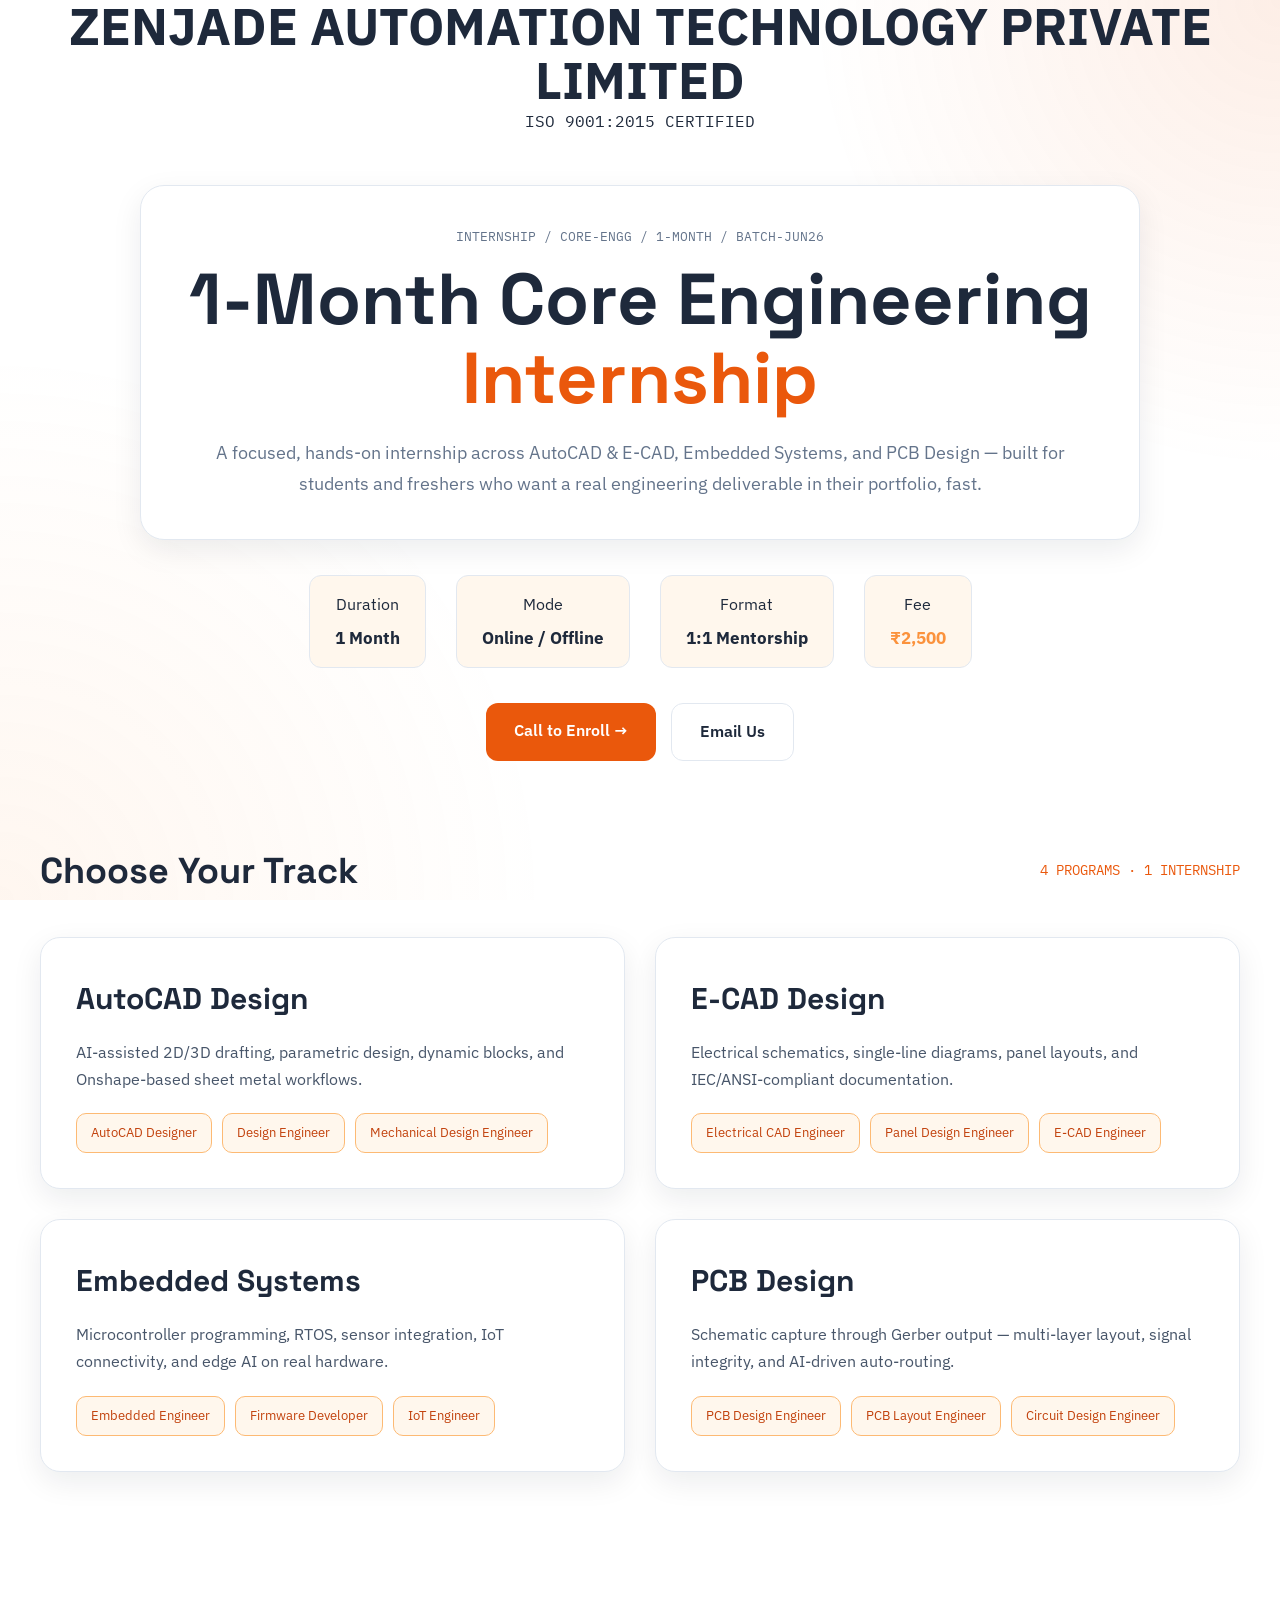
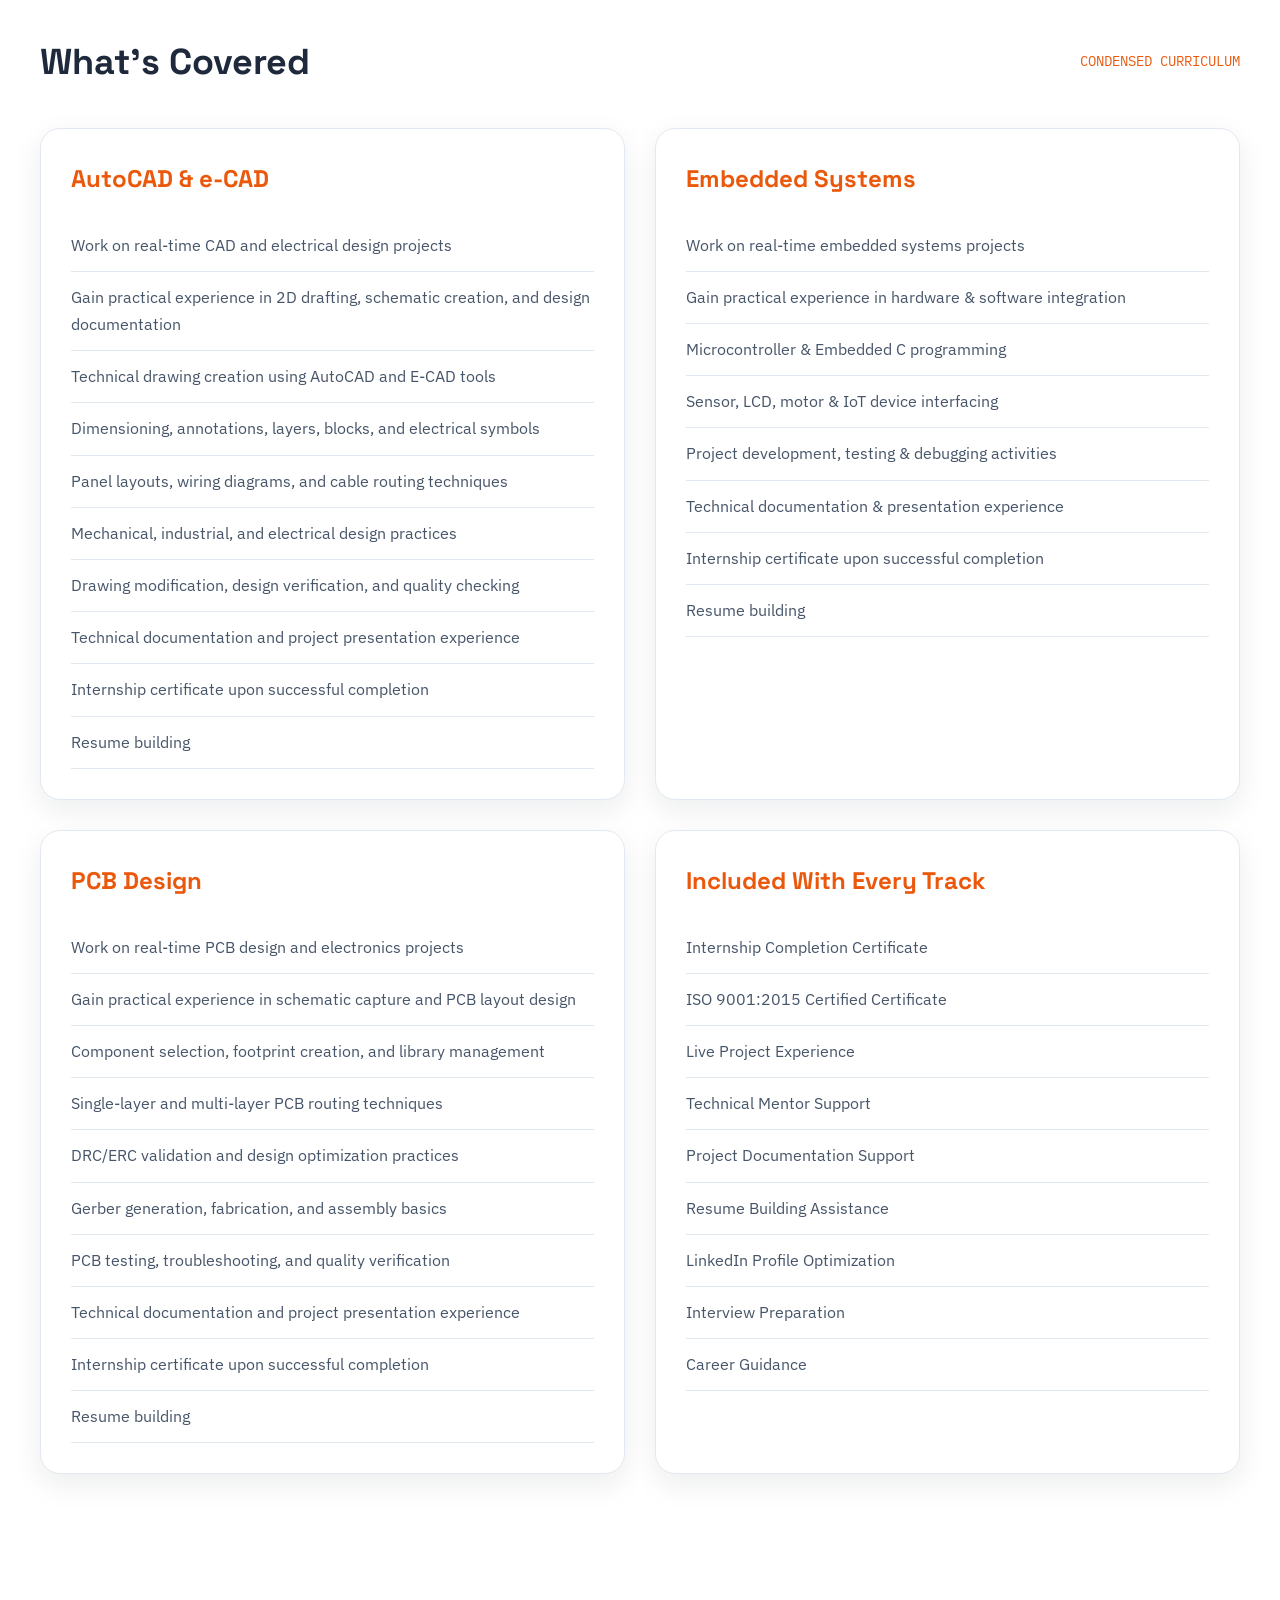
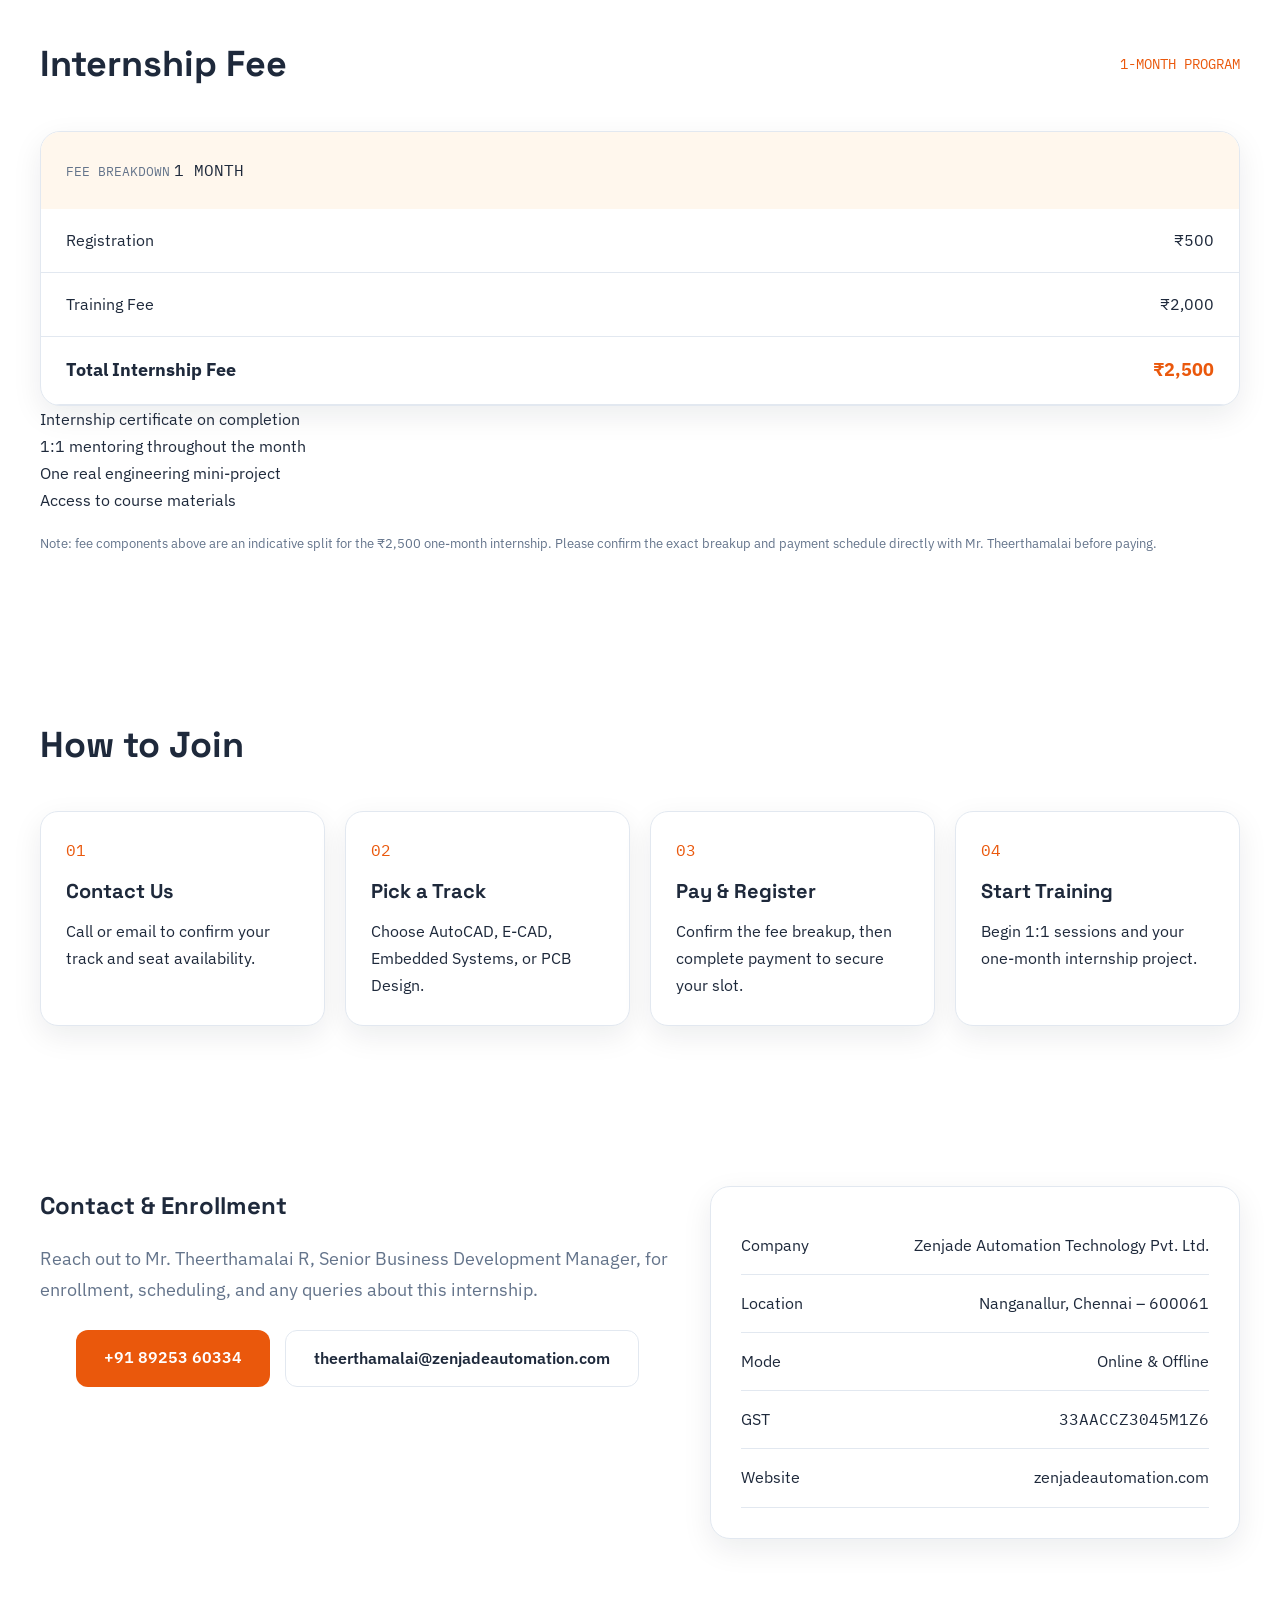
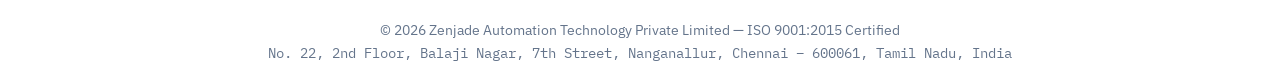
==== index.html @ bceb2080 "Rename internship.html to index.html" ====
<!DOCTYPE html>
<html lang="en">
<head>
<meta charset="UTF-8">
<meta name="viewport" content="width=device-width, initial-scale=1.0">
<title>Zenjade Automation — 1-Month Core Engineering Internship</title>
<link rel="preconnect" href="https://fonts.googleapis.com">
<link href="https://fonts.googleapis.com/css2?family=Space+Grotesk:wght@500;600;700&family=IBM+Plex+Sans:wght@400;500;600&family=IBM+Plex+Mono:wght@400;500;600&display=swap" rel="stylesheet">
<link rel="stylesheet" href="style.css">
</head>
<body>

<div class="board-bg" aria-hidden="true"></div>

<header class="wrap">
  <div class="company-name">ZENJADE AUTOMATION TECHNOLOGY PRIVATE LIMITED</div>
  <div class="company-sub mono">ISO 9001:2015 CERTIFIED</div>

  <div class="partlabel">
    <div class="pn mono">INTERNSHIP / CORE-ENGG / 1-MONTH / BATCH-JUN26</div>
    <h1>1-Month Core Engineering <span>Internship</span></h1>
    <p class="sub">A focused, hands-on internship across AutoCAD &amp; E-CAD, Embedded Systems, and PCB Design — built for students and freshers who want a real engineering deliverable in their portfolio, fast.</p>
  </div>
  <div class="hero-meta">
    <div>Duration<b>1 Month</b></div>
    <div>Mode<b>Online / Offline</b></div>
    <div>Format<b>1:1 Mentorship</b></div>
    <div>Fee<b style="color:var(--accent-soft)">₹2,500</b></div>
  </div>
  <div class="hero-cta">
    <a class="btn btn-primary" href="tel:+918925360334">Call to Enroll →</a>
    <a class="btn btn-ghost" href="mailto:theerthamalai@zenjadeautomation.com">Email Us</a>
  </div>
</header>

<section class="board">
  <div class="wrap">
    <div class="label-row">
      <h2>Choose Your Track</h2>
      <span class="tag mono">4 PROGRAMS · 1 INTERNSHIP</span>
    </div>
    <div class="grid4">
      <div class="card">
        <h3>AutoCAD Design</h3>
        <p>AI-assisted 2D/3D drafting, parametric design, dynamic blocks, and Onshape-based sheet metal workflows.</p>
        <div class="roles">
          <span>AutoCAD Designer</span><span>Design Engineer</span><span>Mechanical Design Engineer</span>
        </div>
      </div>
      <div class="card">
        <h3>E-CAD Design</h3>
        <p>Electrical schematics, single-line diagrams, panel layouts, and IEC/ANSI-compliant documentation.</p>
        <div class="roles">
          <span>Electrical CAD Engineer</span><span>Panel Design Engineer</span><span>E-CAD Engineer</span>
        </div>
      </div>
      <div class="card">
        <h3>Embedded Systems</h3>
        <p>Microcontroller programming, RTOS, sensor integration, IoT connectivity, and edge AI on real hardware.</p>
        <div class="roles">
          <span>Embedded Engineer</span><span>Firmware Developer</span><span>IoT Engineer</span>
        </div>
      </div>
      <div class="card">
        <h3>PCB Design</h3>
        <p>Schematic capture through Gerber output — multi-layer layout, signal integrity, and AI-driven auto-routing.</p>
        <div class="roles">
          <span>PCB Design Engineer</span><span>PCB Layout Engineer</span><span>Circuit Design Engineer</span>
        </div>
      </div>
    </div>
  </div>
</section>

<section>
  <div class="wrap">
    <div class="label-row">
      <h2>What's Covered</h2>
      <span class="tag mono">CONDENSED CURRICULUM</span>
    </div>
    <div class="curric-grid">
      <div class="curric-block">
        <h3>AutoCAD &amp; e-CAD </h3>
        <ul>
          <li>Work on real-time CAD and electrical design projects</li>
          <li>Gain practical experience in 2D drafting, schematic creation, and design documentation</li>
          <li>Technical drawing creation using AutoCAD and E-CAD tools</li>
          <li>Dimensioning, annotations, layers, blocks, and electrical symbols</li>
          <li>Panel layouts, wiring diagrams, and cable routing techniques</li>
          <li>Mechanical, industrial, and electrical design practices</li>
          <li>Drawing modification, design verification, and quality checking</li>
          <li>Technical documentation and project presentation experience</li>
          <li>Internship certificate upon successful completion</li>
          <li>Resume building</li>
      </ul>
      </div>
      <div class="curric-block">
        <h3>Embedded Systems</h3>
        <ul>
          <li>Work on real-time embedded systems projects</li>
          <li>Gain practical experience in hardware &amp; software integration</li>
          <li>Microcontroller &amp; Embedded C programming</li>
          <li>Sensor, LCD, motor &amp; IoT device interfacing</li>
          <li>Project development, testing &amp; debugging activities</li>
          <li>Technical documentation &amp; presentation experience</li>
          <li>Internship certificate upon successful completion</li>
          <li>Resume building</li>
        </ul>
      </div>
      <div class="curric-block">
        <h3>PCB Design</h3>
        <ul>
          <li>Work on real-time PCB design and electronics projects</li>
          <li>Gain practical experience in schematic capture and PCB layout design</li>
          <li>Component selection, footprint creation, and library management</li>
          <li>Single-layer and multi-layer PCB routing techniques</li>
          <li>DRC/ERC validation and design optimization practices</li>
          <li>Gerber generation, fabrication, and assembly basics</li>
          <li>PCB testing, troubleshooting, and quality verification</li>
          <li>Technical documentation and project presentation experience</li>
          <li>Internship certificate upon successful completion</li>
          <li>Resume building</li>
        </ul>
      </div>
      <div class="curric-block">
        <h3>Included With Every Track</h3>
        <ul>
          <li>Internship Completion Certificate</li>
          <li>ISO 9001:2015 Certified Certificate</li>
          <li>Live Project Experience</li>
          <li>Technical Mentor Support</li>
          <li>Project Documentation Support</li>
          <li>Resume Building Assistance</li>
          <li>LinkedIn Profile Optimization</li>
          <li>Interview Preparation</li>
          <li>Career Guidance</li>
        </ul>
      </div>
    </div>
  </div>
</section>

<section>
  <div class="wrap">
    <div class="label-row">
      <h2>Internship Fee</h2>
      <span class="tag mono">1-MONTH PROGRAM</span>
    </div>
    <div class="sheet">
      <div class="sheet-head">
        <span class="mono" style="font-size:13px; color:var(--muted);">FEE BREAKDOWN</span>
        <span class="badge mono">1 MONTH</span>
      </div>
      <div class="row"><span class="k">Registration</span><span class="v">₹500</span></div>
      <div class="row"><span class="k">Training Fee</span><span class="v">₹2,000</span></div>
      <div class="row total"><span class="k">Total Internship Fee</span><span class="v">₹2,500</span></div>
    </div>
    <div class="includes">
      <div>Internship certificate on completion</div>
      <div>1:1 mentoring throughout the month</div>
      <div>One real engineering mini-project</div>
      <div>Access to course materials</div>
    </div>
    <p class="sub" style="margin-top:18px; font-size:13px;">Note: fee components above are an indicative split for the ₹2,500 one-month internship. Please confirm the exact breakup and payment schedule directly with Mr. Theerthamalai before paying.</p>
  </div>
</section>

<section>
  <div class="wrap">
    <div class="label-row">
      <h2>How to Join</h2>
    </div>
    <div class="steps">
      <div class="step">
        <div class="n mono">01</div>
        <h4>Contact Us</h4>
        <p>Call or email to confirm your track and seat availability.</p>
      </div>
      <div class="step">
        <div class="n mono">02</div>
        <h4>Pick a Track</h4>
        <p>Choose AutoCAD, E-CAD, Embedded Systems, or PCB Design.</p>
      </div>
      <div class="step">
        <div class="n mono">03</div>
        <h4>Pay &amp; Register</h4>
        <p>Confirm the fee breakup, then complete payment to secure your slot.</p>
      </div>
      <div class="step">
        <div class="n mono">04</div>
        <h4>Start Training</h4>
        <p>Begin 1:1 sessions and your one-month internship project.</p>
      </div>
    </div>
  </div>
</section>

<section>
  <div class="wrap contact-grid">
    <div>
      <h2 style="font-size:24px; margin-bottom:18px;">Contact &amp; Enrollment</h2>
      <p class="sub" style="margin-top:0;">Reach out to Mr. Theerthamalai R, Senior Business Development Manager, for enrollment, scheduling, and any queries about this internship.</p>
      <div class="hero-cta" style="margin-top:24px;">
        <a class="btn btn-primary" href="tel:+918925360334">+91 89253 60334</a>
        <a class="btn btn-ghost" href="mailto:theerthamalai@zenjadeautomation.com">theerthamalai@zenjadeautomation.com</a>
      </div>
    </div>
    <div class="contact-card">
      <div class="row2"><span class="k">Company</span><span>Zenjade Automation Technology Pvt. Ltd.</span></div>
      <div class="row2"><span class="k">Location</span><span>Nanganallur, Chennai – 600061</span></div>
      <div class="row2"><span class="k">Mode</span><span>Online &amp; Offline</span></div>
      <div class="row2"><span class="k">GST</span><span class="mono">33AACCZ3045M1Z6</span></div>
      <div class="row2"><span class="k">Website</span><span><a href="https://zenjadeautomation.com" target="_blank" rel="noopener">zenjadeautomation.com</a></span></div>
    </div>
  </div>
</section>

<footer class="wrap">
  © 2026 Zenjade Automation Technology Private Limited — ISO 9001:2015 Certified
  <div class="gst mono">No. 22, 2nd Floor, Balaji Nagar, 7th Street, Nanganallur, Chennai – 600061, Tamil Nadu, India</div>
</footer>

</body>
</html>
---- style.css ----
:root{
    --bg:#FFFFFF;
    --bg-secondary:#F8FAFC;
    --panel:#FFFFFF;
    --panel-hover:#FFF7ED;
    --paper:#1E293B;
    --accent:#EA580C;
    --accent-soft:#FB923C;
    --success:#10B981;
    --muted:#64748B;
    --line:#E2E8F0;
    --radius:18px;
    --shadow:0 10px 30px rgba(15,23,42,.08);
}

*{
    margin:0;
    padding:0;
    box-sizing:border-box;
}

html{
    scroll-behavior:smooth;
}

body{
    background:#FFFFFF;
    color:var(--paper);
    font-family:'IBM Plex Sans',sans-serif;
    line-height:1.7;
    -webkit-font-smoothing:antialiased;
}

.wrap{
    max-width:1400px;
    margin:auto;
    padding:0 40px;
}

.mono{
    font-family:'IBM Plex Mono',monospace;
}

h1,h2,h3,h4{
    font-family:'Space Grotesk',sans-serif;
    font-weight:700;
}

a{
    text-decoration:none;
    color:inherit;
}

.board-bg{
    position:fixed;
    inset:0;
    z-index:-1;
    background:
        radial-gradient(circle at top right,
        rgba(234,88,12,.10),
        transparent 30%),
        radial-gradient(circle at bottom left,
        rgba(251,146,60,.08),
        transparent 35%);
}

header{
    padding:80px 0 60px;
    text-align:center;
}
.company-name{
    font-size:clamp(32px,4vw,52px);
    font-weight:800;
    line-height:1.05;
    color:var(--paper);
    max-width:1200px;
    margin:auto;
}
}

.company-sub{
    display:block;
    margin-top:15px;
    color:var(--accent);
    font-size:15px;
    letter-spacing:4px;
}

.partlabel{
    margin:50px auto 0;
    max-width:1000px;
    background:#FFFFFF;
    border:1px solid var(--line);
    border-radius:24px;
    padding:40px;
    backdrop-filter:blur(10px);
    box-shadow:var(--shadow);
}

.partlabel .pn{
    font-size:13px;
    color:var(--muted);
    margin-bottom:12px;
}

h1{
    font-size:clamp(42px,6vw,72px);
    line-height:1.1;
}

h1 span{
    color:var(--accent);
}

.sub{
    font-size:18px;
    color:var(--muted);
    margin-top:20px;
}

.hero-meta{
    display:flex;
    justify-content:center;
    gap:30px;
    flex-wrap:wrap;
    margin-top:35px;
}

.hero-meta div{
    background:#FFF7ED;
    padding:15px 25px;
    border-radius:12px;
    border:1px solid var(--line);
}

.hero-meta b{
    display:block;
    margin-top:5px;
    color:var(--paper);
    font-size:17px;
}

.hero-cta{
    display:flex;
    justify-content:center;
    gap:15px;
    flex-wrap:wrap;
    margin-top:35px;
}

.btn{
    padding:14px 28px;
    border-radius:12px;
    font-weight:600;
    transition:.3s ease;
}

.btn-primary{
    background:var(--accent);
    color:white;
}

.btn-primary:hover{
    transform:translateY(-3px);
    background:#C2410C;
}

.btn-ghost{
    border:1px solid var(--line);
    color:var(--paper);
}

.btn-ghost:hover{
    background:#FFF7ED;
}

section{
    padding:80px 0;
}

.label-row{
    display:flex;
    justify-content:space-between;
    align-items:center;
    margin-bottom:35px;
    flex-wrap:wrap;
}

.label-row h2{
    font-size:36px;
}

.tag{
    color:var(--accent);
    font-size:14px;
}

.grid4{
    display:grid;
    grid-template-columns:repeat(2,1fr);
    gap:30px;
}

.card{
    background:var(--panel);
    border:1px solid var(--line);
    border-radius:20px;
    padding:35px;
    transition:.3s ease;
    box-shadow:var(--shadow);
}

.card:hover{
    transform:translateY(-5px);
    background:var(--panel-hover);
}

.card h3{
    font-size:30px;
    margin-bottom:15px;
}

.card p{
    color:#475569;
    font-size:16px;
    margin-bottom:20px;
}

.roles{
    display:flex;
    flex-wrap:wrap;
    gap:10px;
}

.roles span{
    padding:8px 14px;
    border-radius:10px;
    background:#FFF7ED;
    border:1px solid #FDBA74;
    color:#C2410C;
    font-size:13px;
}

.curric-grid{
    display:grid;
    grid-template-columns:1fr 1fr;
    gap:30px;
}

.curric-block{
    background:var(--panel);
    border:1px solid var(--line);
    border-radius:20px;
    padding:30px;
    box-shadow:var(--shadow);
}

.curric-block h3{
    color:var(--accent);
    font-size:24px;
    margin-bottom:20px;
}

.curric-block ul{
    list-style:none;
}

.curric-block li{
    padding:12px 0;
    color:#475569;
    border-bottom:1px solid var(--line);
}

.sheet{
    background:var(--panel);
    border-radius:20px;
    overflow:hidden;
    border:1px solid var(--line);
    box-shadow:var(--shadow);
}

.sheet-head{
    padding:25px;
    background:#FFF7ED;
}

.row{
    display:flex;
    justify-content:space-between;
    padding:18px 25px;
    border-bottom:1px solid var(--line);
}

.row.total{
    font-weight:700;
    font-size:18px;
}

.row.total .v{
    color:var(--accent);
}

.steps{
    display:grid;
    grid-template-columns:repeat(4,1fr);
    gap:20px;
}

.step{
    background:var(--panel);
    border:1px solid var(--line);
    border-radius:18px;
    padding:25px;
    box-shadow:var(--shadow);
}

.step .n{
    color:var(--accent);
    margin-bottom:10px;
}

.step h4{
    margin-bottom:10px;
    font-size:20px;
}

.contact-grid{
    display:grid;
    grid-template-columns:1.2fr 1fr;
    gap:35px;
}

.contact-card{
    background:var(--panel);
    border-radius:20px;
    border:1px solid var(--line);
    padding:30px;
    box-shadow:var(--shadow);
}

.contact-card .row2{
    display:flex;
    justify-content:space-between;
    padding:15px 0;
    border-bottom:1px solid var(--line);
}

footer{
    text-align:center;
    padding:50px 0;
    color:var(--muted);
    font-size:14px;
}

@media(max-width:992px){
    .grid4,
    .curric-grid,
    .contact-grid{
        grid-template-columns:1fr;
    }

    .steps{
        grid-template-columns:1fr 1fr;
    }
}

@media(max-width:768px){
    .company-name{
        font-size:42px;
    }

    .steps{
        grid-template-columns:1fr;
    }

    .wrap{
        padding:0 20px;
    }
}
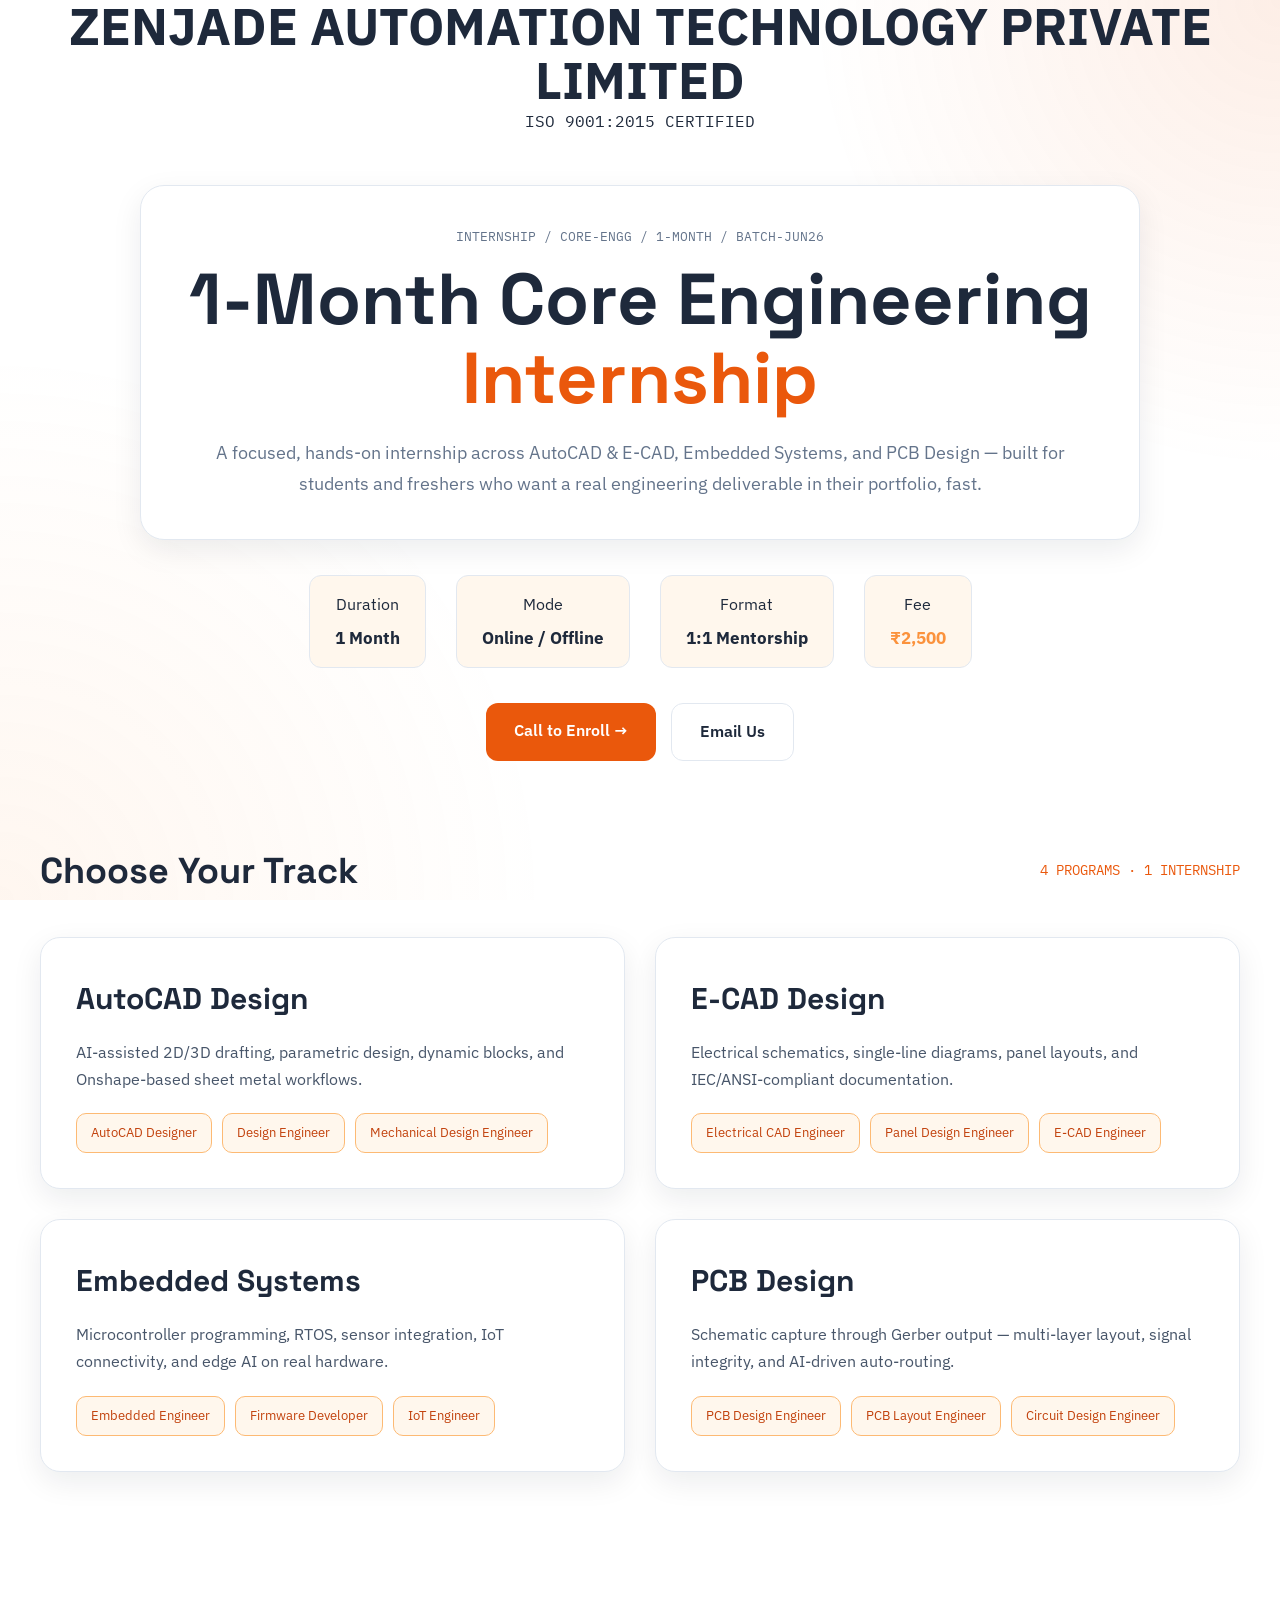
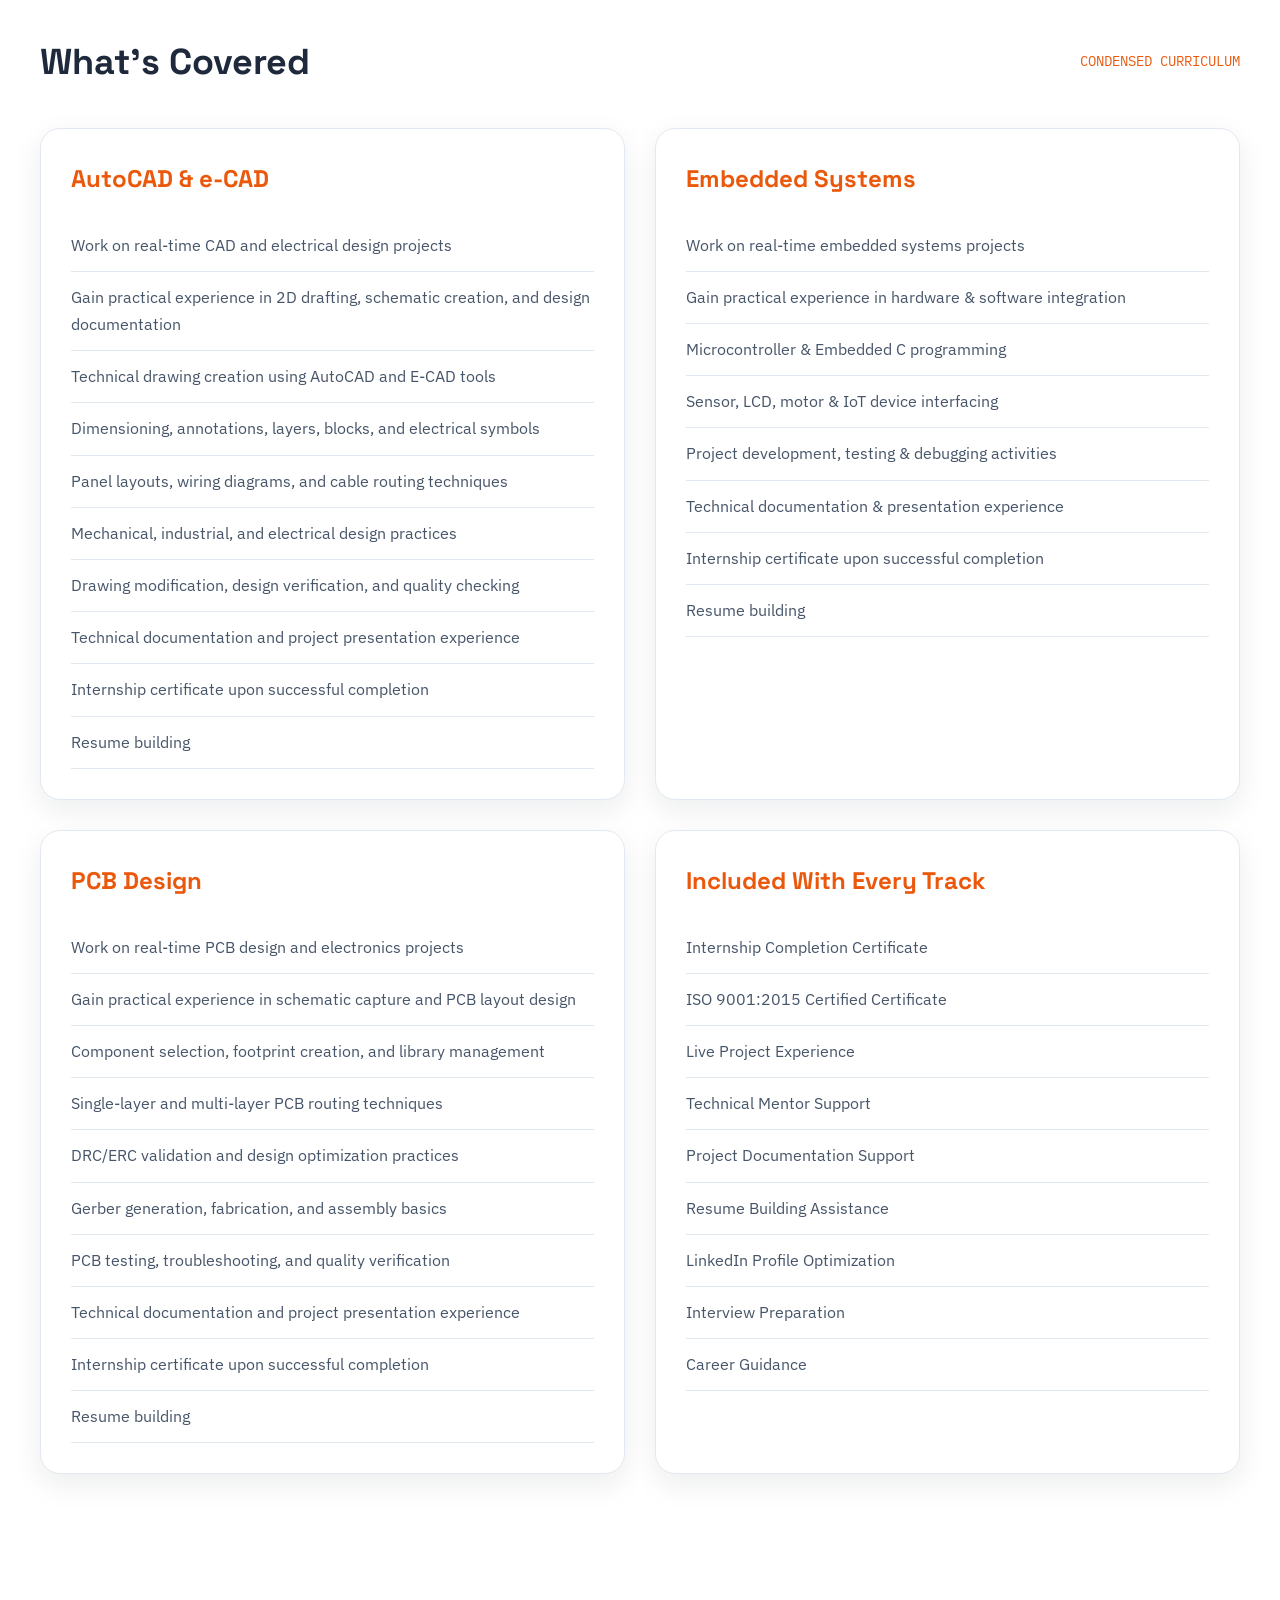
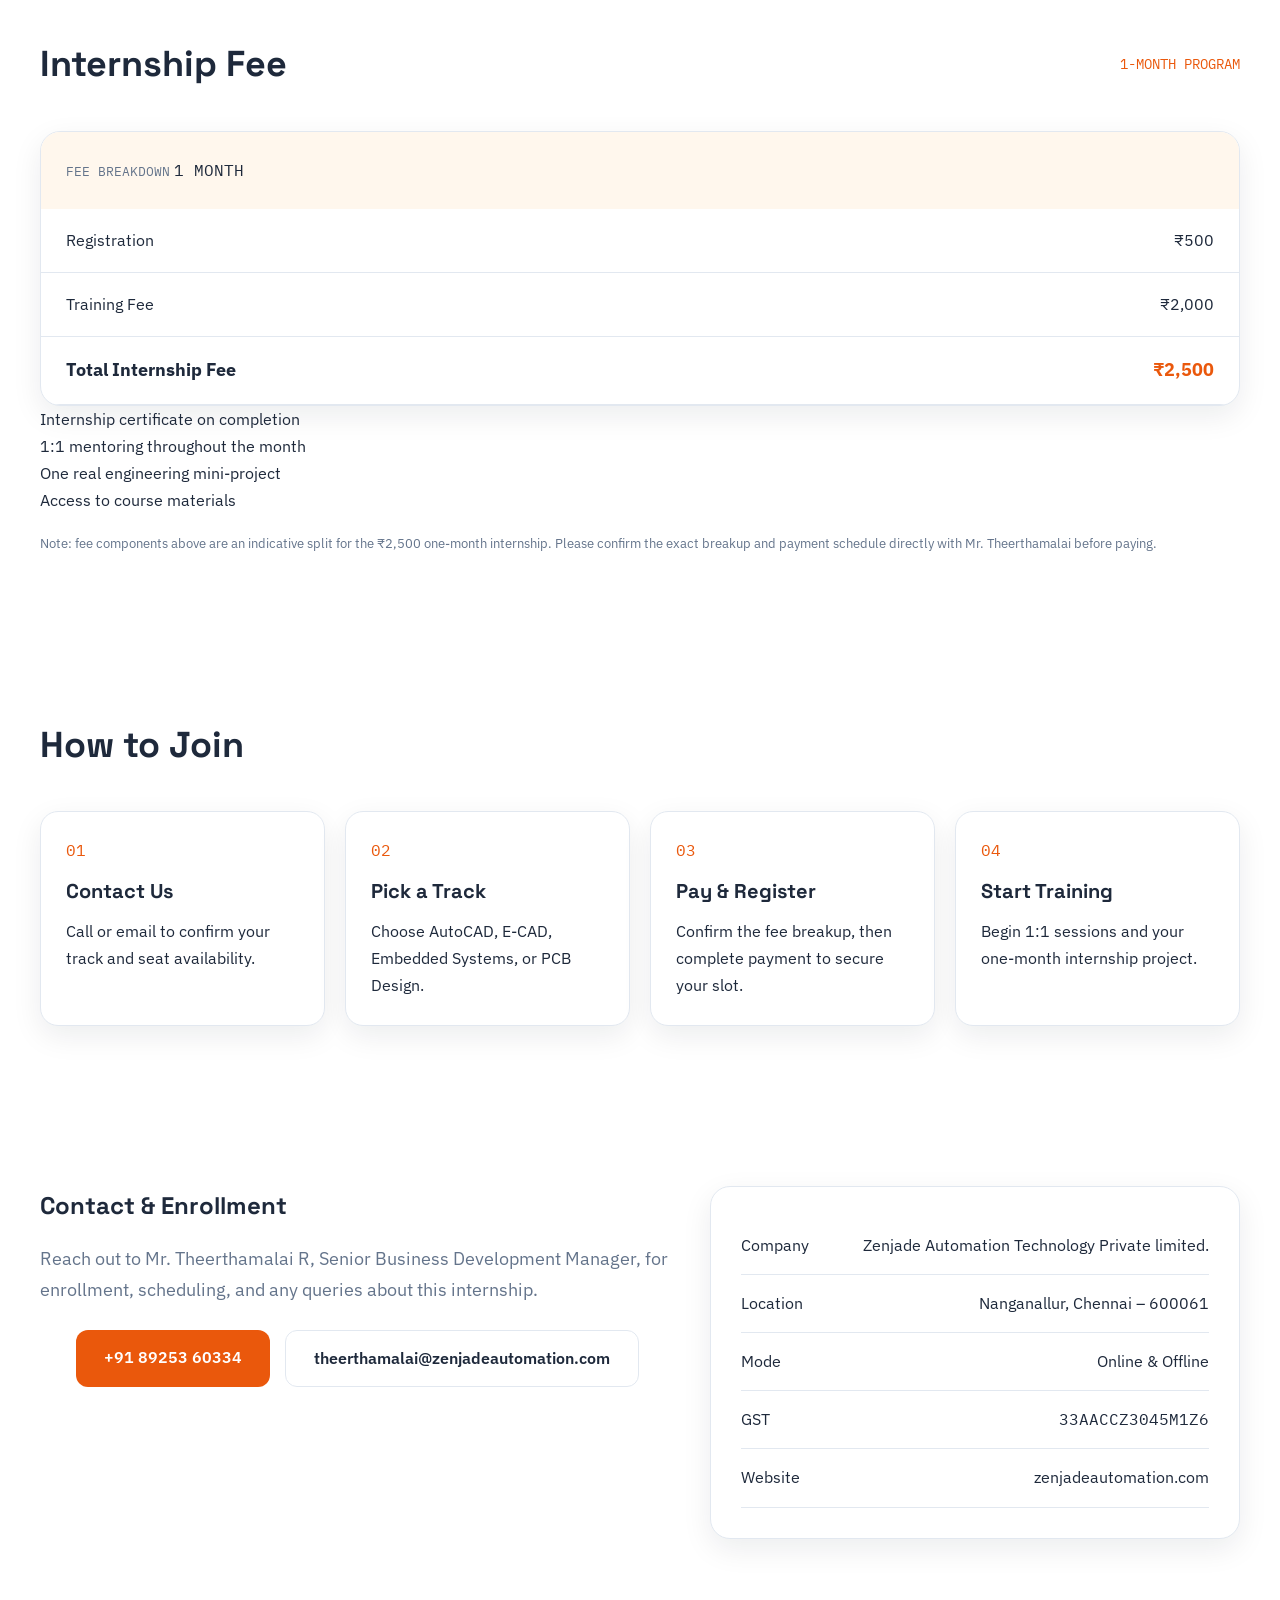
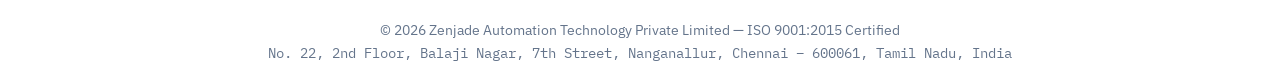
==== commit b3d30674: "Update index.html" ====
--- a/index.html
+++ b/index.html
@@ -206,7 +206,7 @@
       </div>
     </div>
     <div class="contact-card">
-      <div class="row2"><span class="k">Company</span><span>Zenjade Automation Technology Pvt. Ltd.</span></div>
+      <div class="row2"><span class="k">Company</span><span>Zenjade Automation Technology Private limited.</span></div>
       <div class="row2"><span class="k">Location</span><span>Nanganallur, Chennai – 600061</span></div>
       <div class="row2"><span class="k">Mode</span><span>Online &amp; Offline</span></div>
       <div class="row2"><span class="k">GST</span><span class="mono">33AACCZ3045M1Z6</span></div>
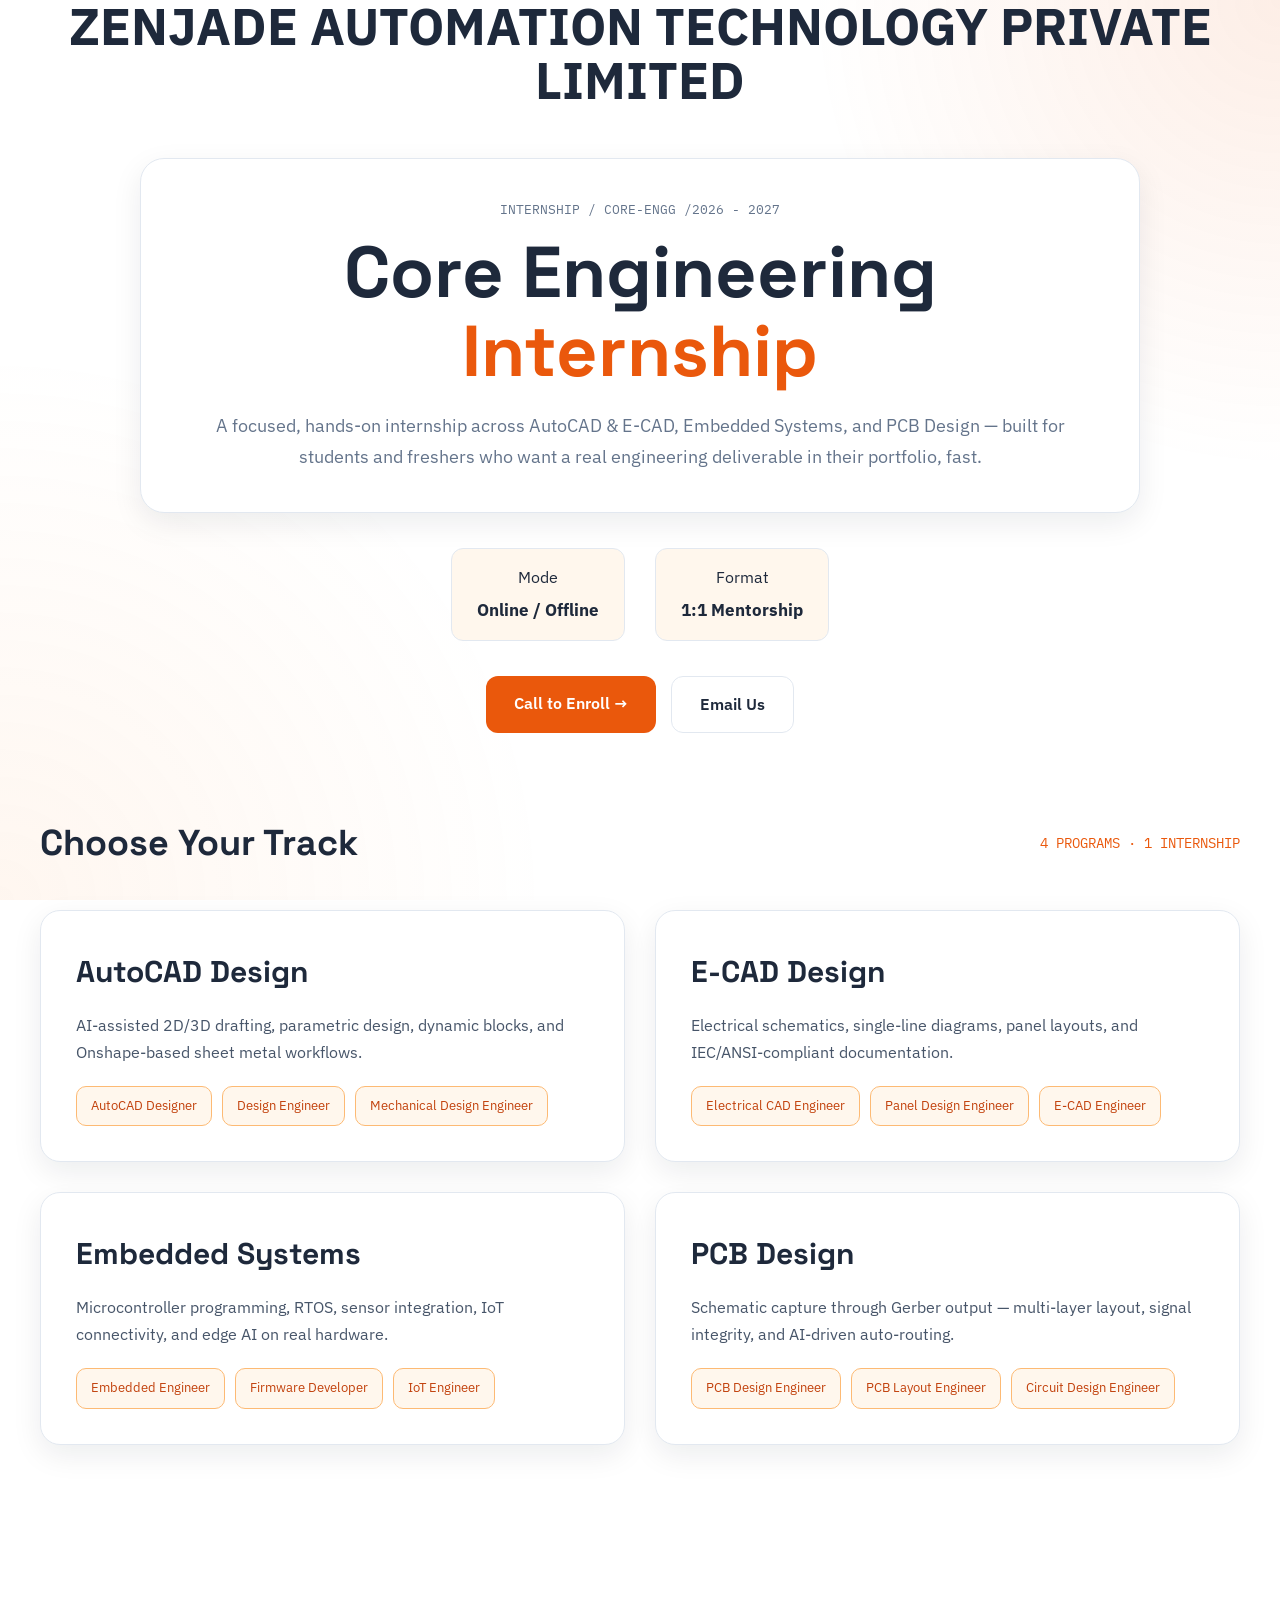
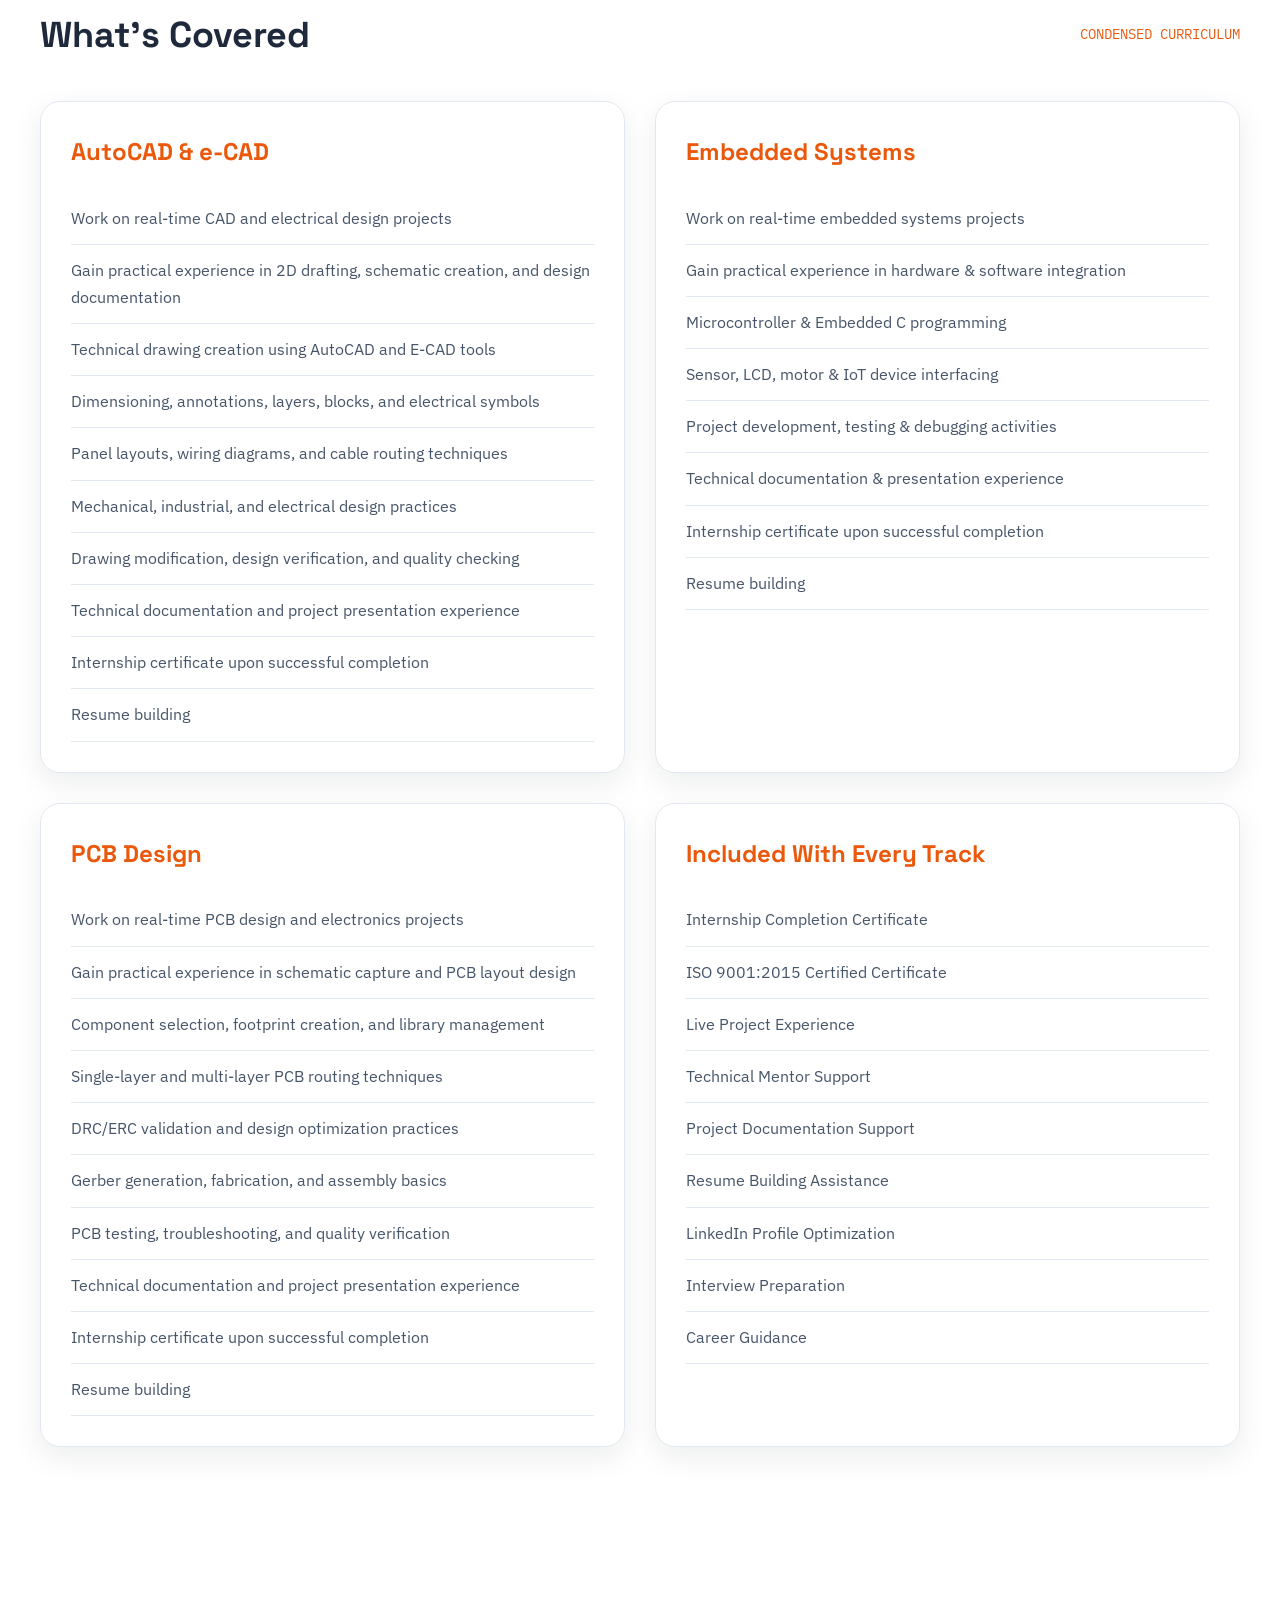
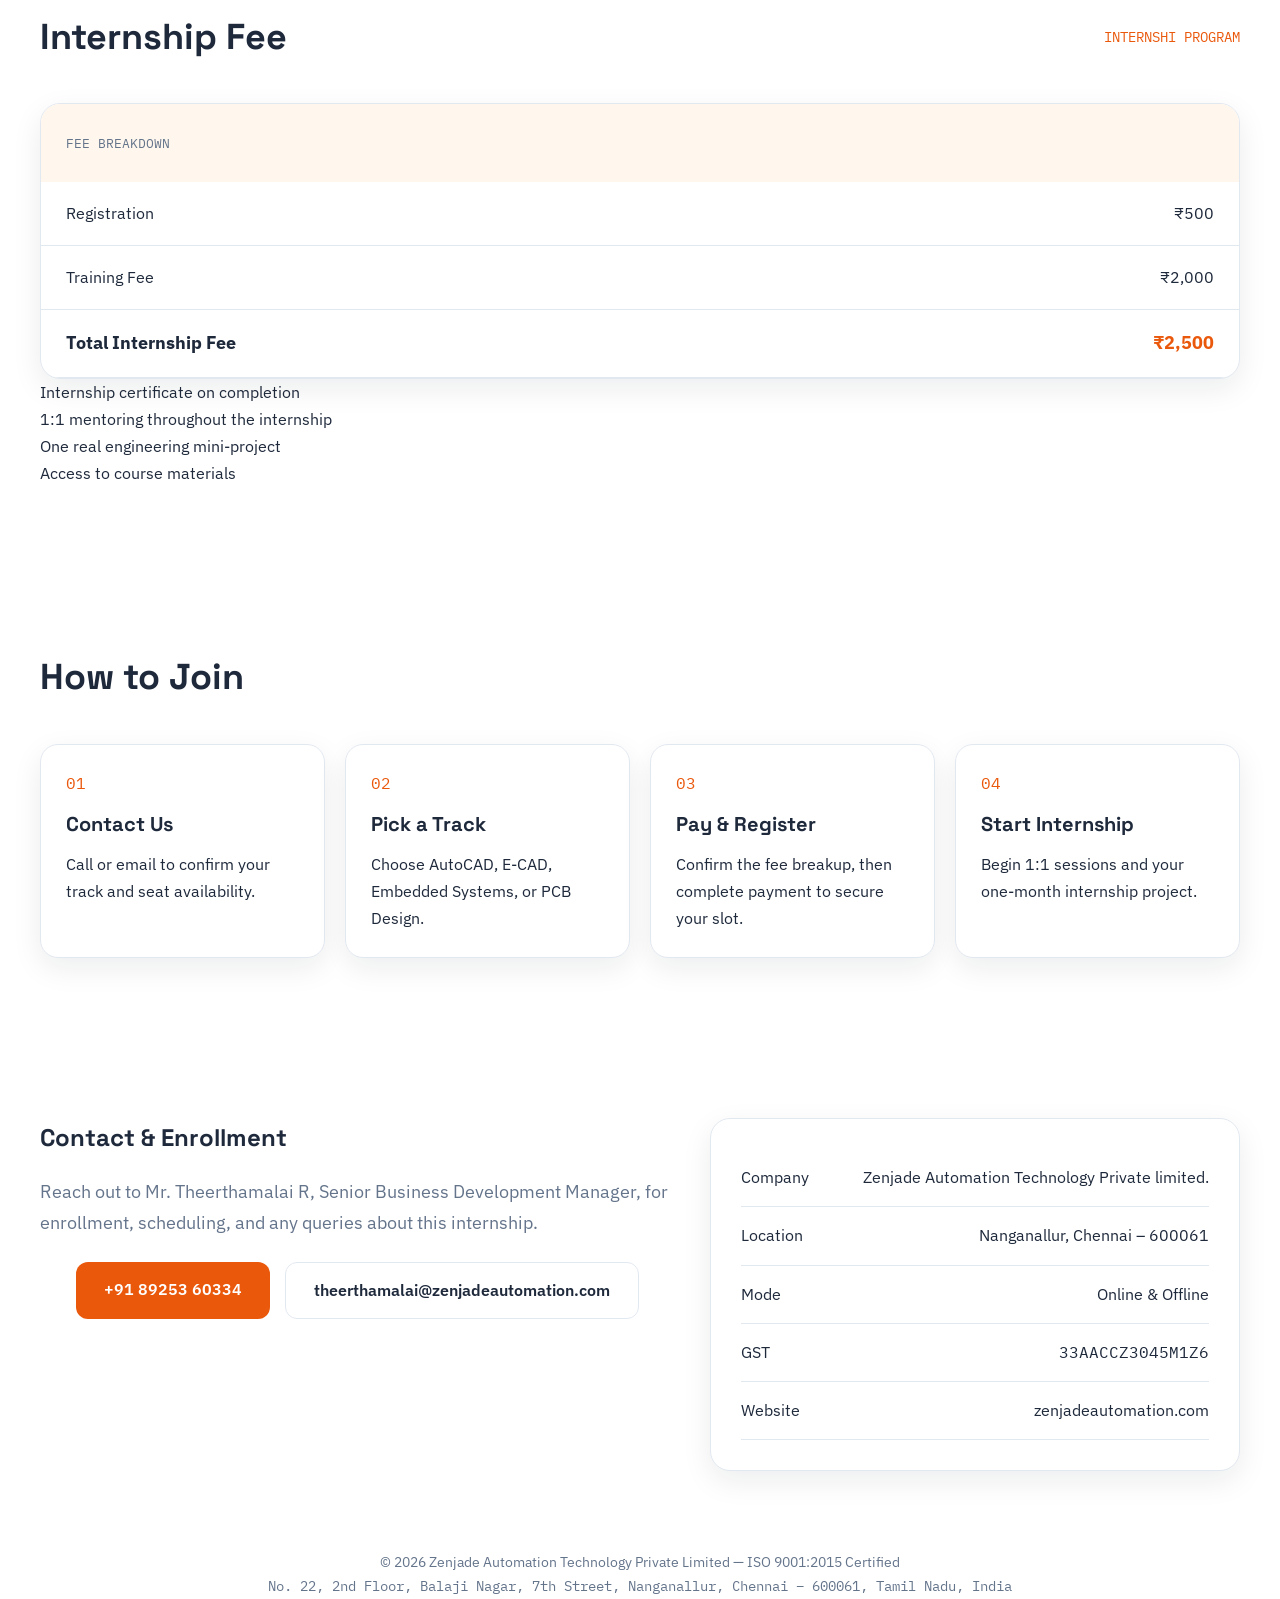
==== commit 7547f12f: "Update index.html" ====
--- a/index.html
+++ b/index.html
@@ -3,7 +3,7 @@
 <head>
 <meta charset="UTF-8">
 <meta name="viewport" content="width=device-width, initial-scale=1.0">
-<title>Zenjade Automation — 1-Month Core Engineering Internship</title>
+<title>Zenjade Automation — Core Engineering Internship</title>
 <link rel="preconnect" href="https://fonts.googleapis.com">
 <link href="https://fonts.googleapis.com/css2?family=Space+Grotesk:wght@500;600;700&family=IBM+Plex+Sans:wght@400;500;600&family=IBM+Plex+Mono:wght@400;500;600&display=swap" rel="stylesheet">
 <link rel="stylesheet" href="style.css">
@@ -14,18 +14,16 @@
 
 <header class="wrap">
   <div class="company-name">ZENJADE AUTOMATION TECHNOLOGY PRIVATE LIMITED</div>
-  <div class="company-sub mono">ISO 9001:2015 CERTIFIED</div>
 
   <div class="partlabel">
-    <div class="pn mono">INTERNSHIP / CORE-ENGG / 1-MONTH / BATCH-JUN26</div>
-    <h1>1-Month Core Engineering <span>Internship</span></h1>
+    <div class="pn mono">INTERNSHIP / CORE-ENGG /2026 - 2027</div>
+    <h1> Core Engineering <span>Internship</span></h1>
     <p class="sub">A focused, hands-on internship across AutoCAD &amp; E-CAD, Embedded Systems, and PCB Design — built for students and freshers who want a real engineering deliverable in their portfolio, fast.</p>
   </div>
   <div class="hero-meta">
-    <div>Duration<b>1 Month</b></div>
     <div>Mode<b>Online / Offline</b></div>
     <div>Format<b>1:1 Mentorship</b></div>
-    <div>Fee<b style="color:var(--accent-soft)">₹2,500</b></div>
+  
   </div>
   <div class="hero-cta">
     <a class="btn btn-primary" href="tel:+918925360334">Call to Enroll →</a>
@@ -144,12 +142,11 @@
   <div class="wrap">
     <div class="label-row">
       <h2>Internship Fee</h2>
-      <span class="tag mono">1-MONTH PROGRAM</span>
+      <span class="tag mono">INTERNSHI PROGRAM</span>
     </div>
     <div class="sheet">
       <div class="sheet-head">
         <span class="mono" style="font-size:13px; color:var(--muted);">FEE BREAKDOWN</span>
-        <span class="badge mono">1 MONTH</span>
       </div>
       <div class="row"><span class="k">Registration</span><span class="v">₹500</span></div>
       <div class="row"><span class="k">Training Fee</span><span class="v">₹2,000</span></div>
@@ -157,12 +154,11 @@
     </div>
     <div class="includes">
       <div>Internship certificate on completion</div>
-      <div>1:1 mentoring throughout the month</div>
+      <div>1:1 mentoring throughout the internship</div>
       <div>One real engineering mini-project</div>
       <div>Access to course materials</div>
     </div>
-    <p class="sub" style="margin-top:18px; font-size:13px;">Note: fee components above are an indicative split for the ₹2,500 one-month internship. Please confirm the exact breakup and payment schedule directly with Mr. Theerthamalai before paying.</p>
-  </div>
+  
 </section>
 
 <section>
@@ -188,7 +184,7 @@
       </div>
       <div class="step">
         <div class="n mono">04</div>
-        <h4>Start Training</h4>
+        <h4>Start Internship</h4>
         <p>Begin 1:1 sessions and your one-month internship project.</p>
       </div>
     </div>
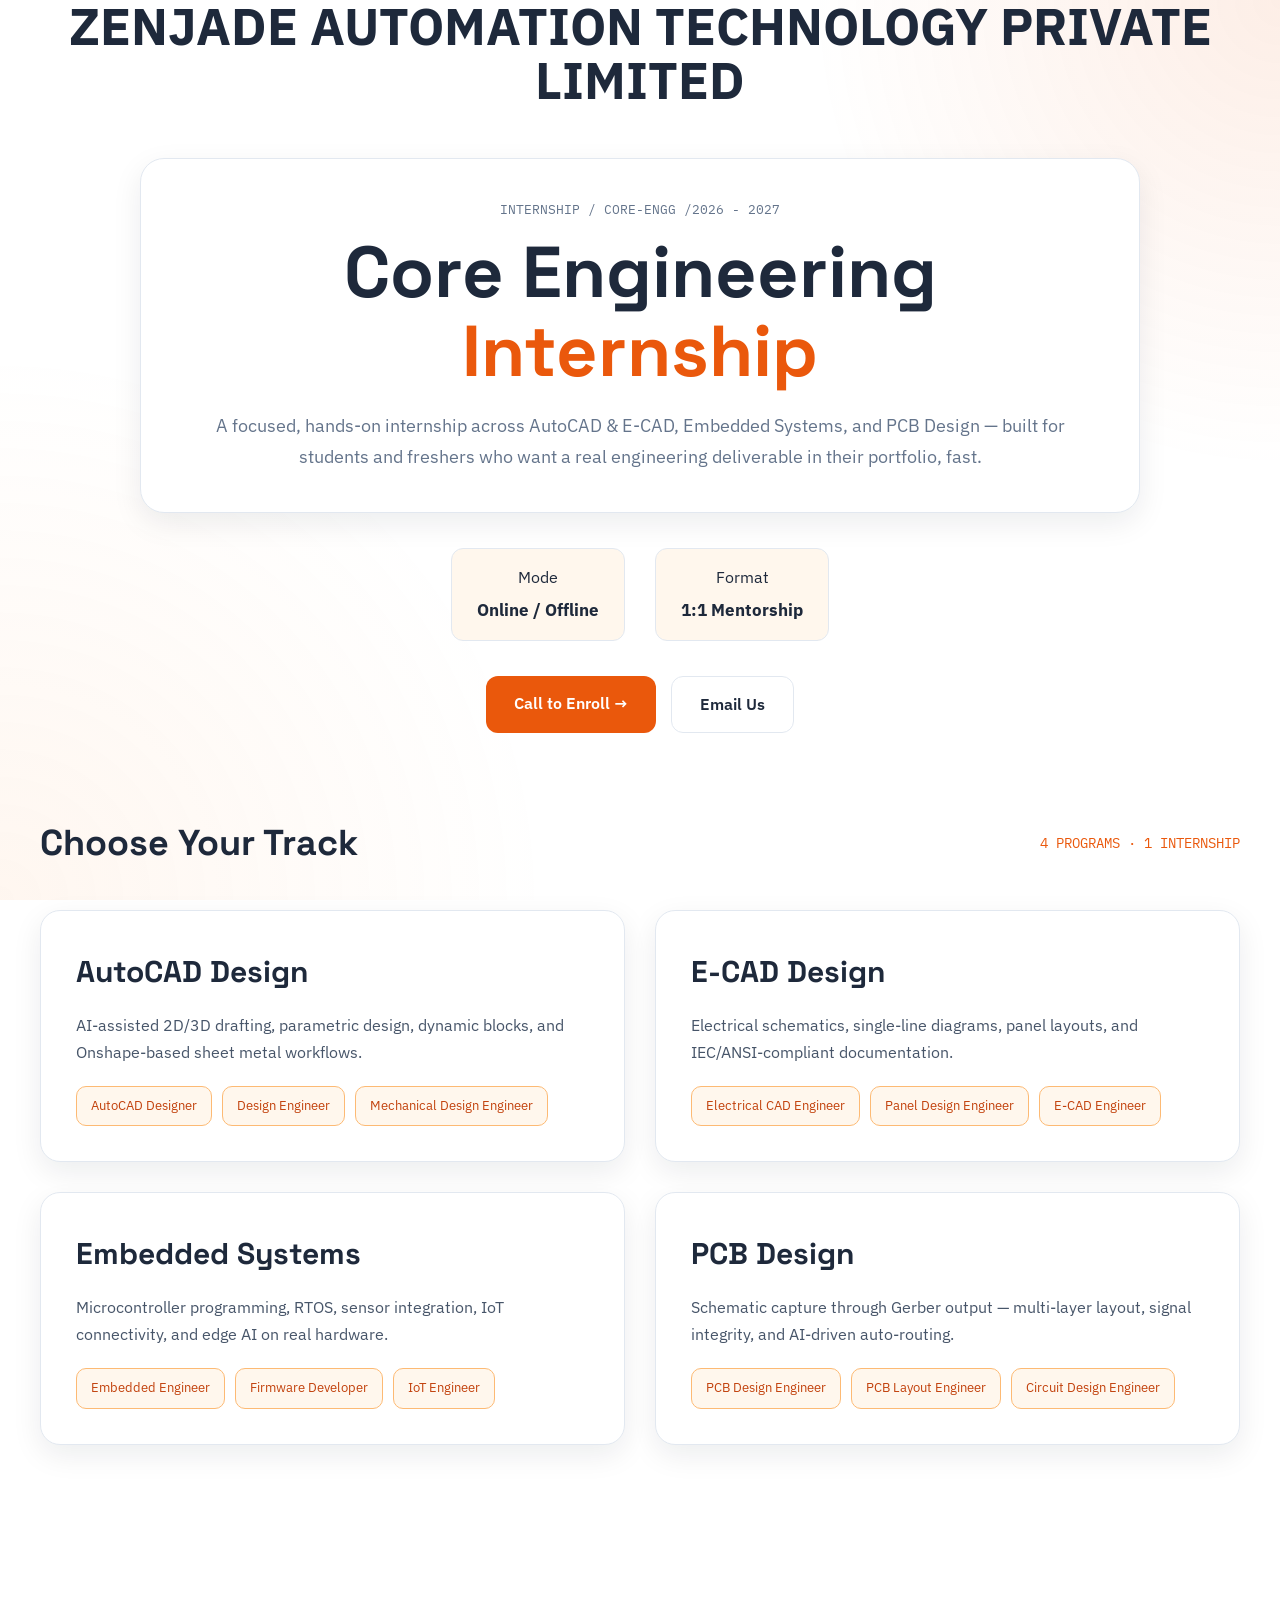
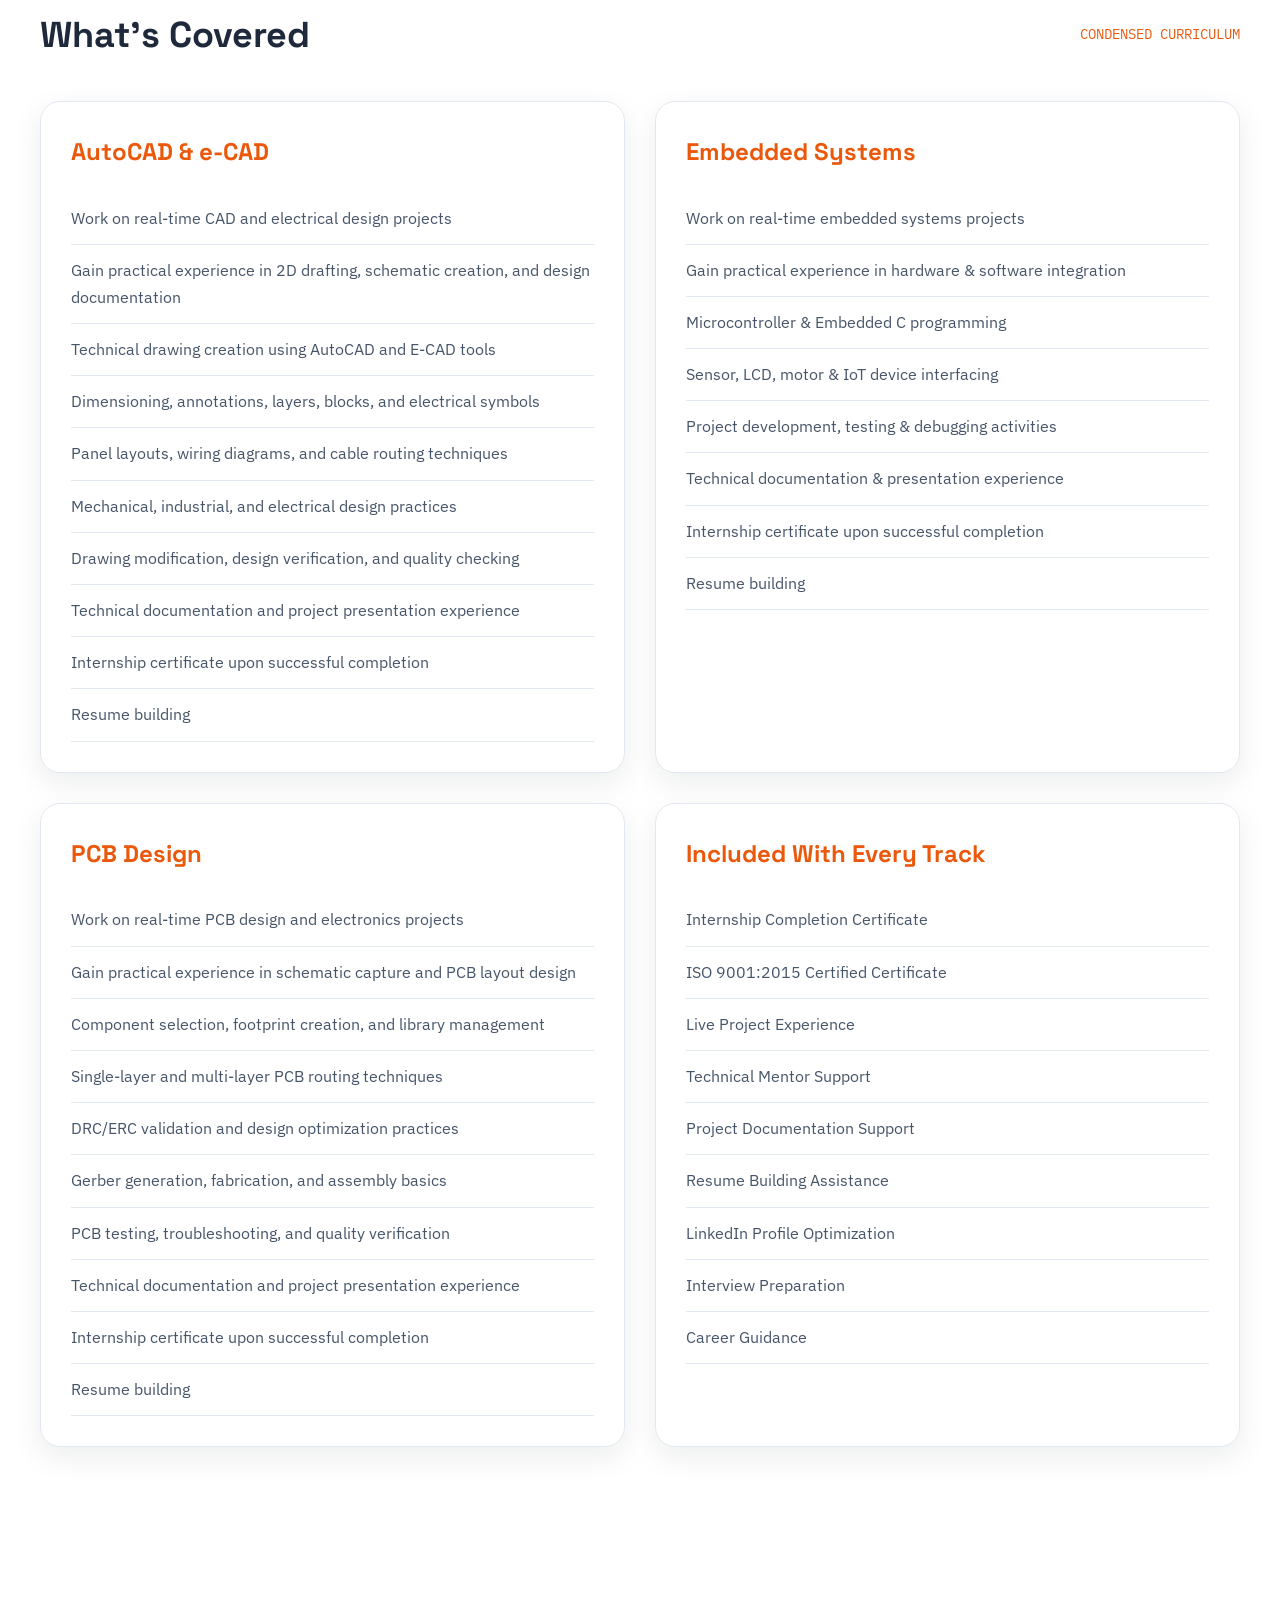
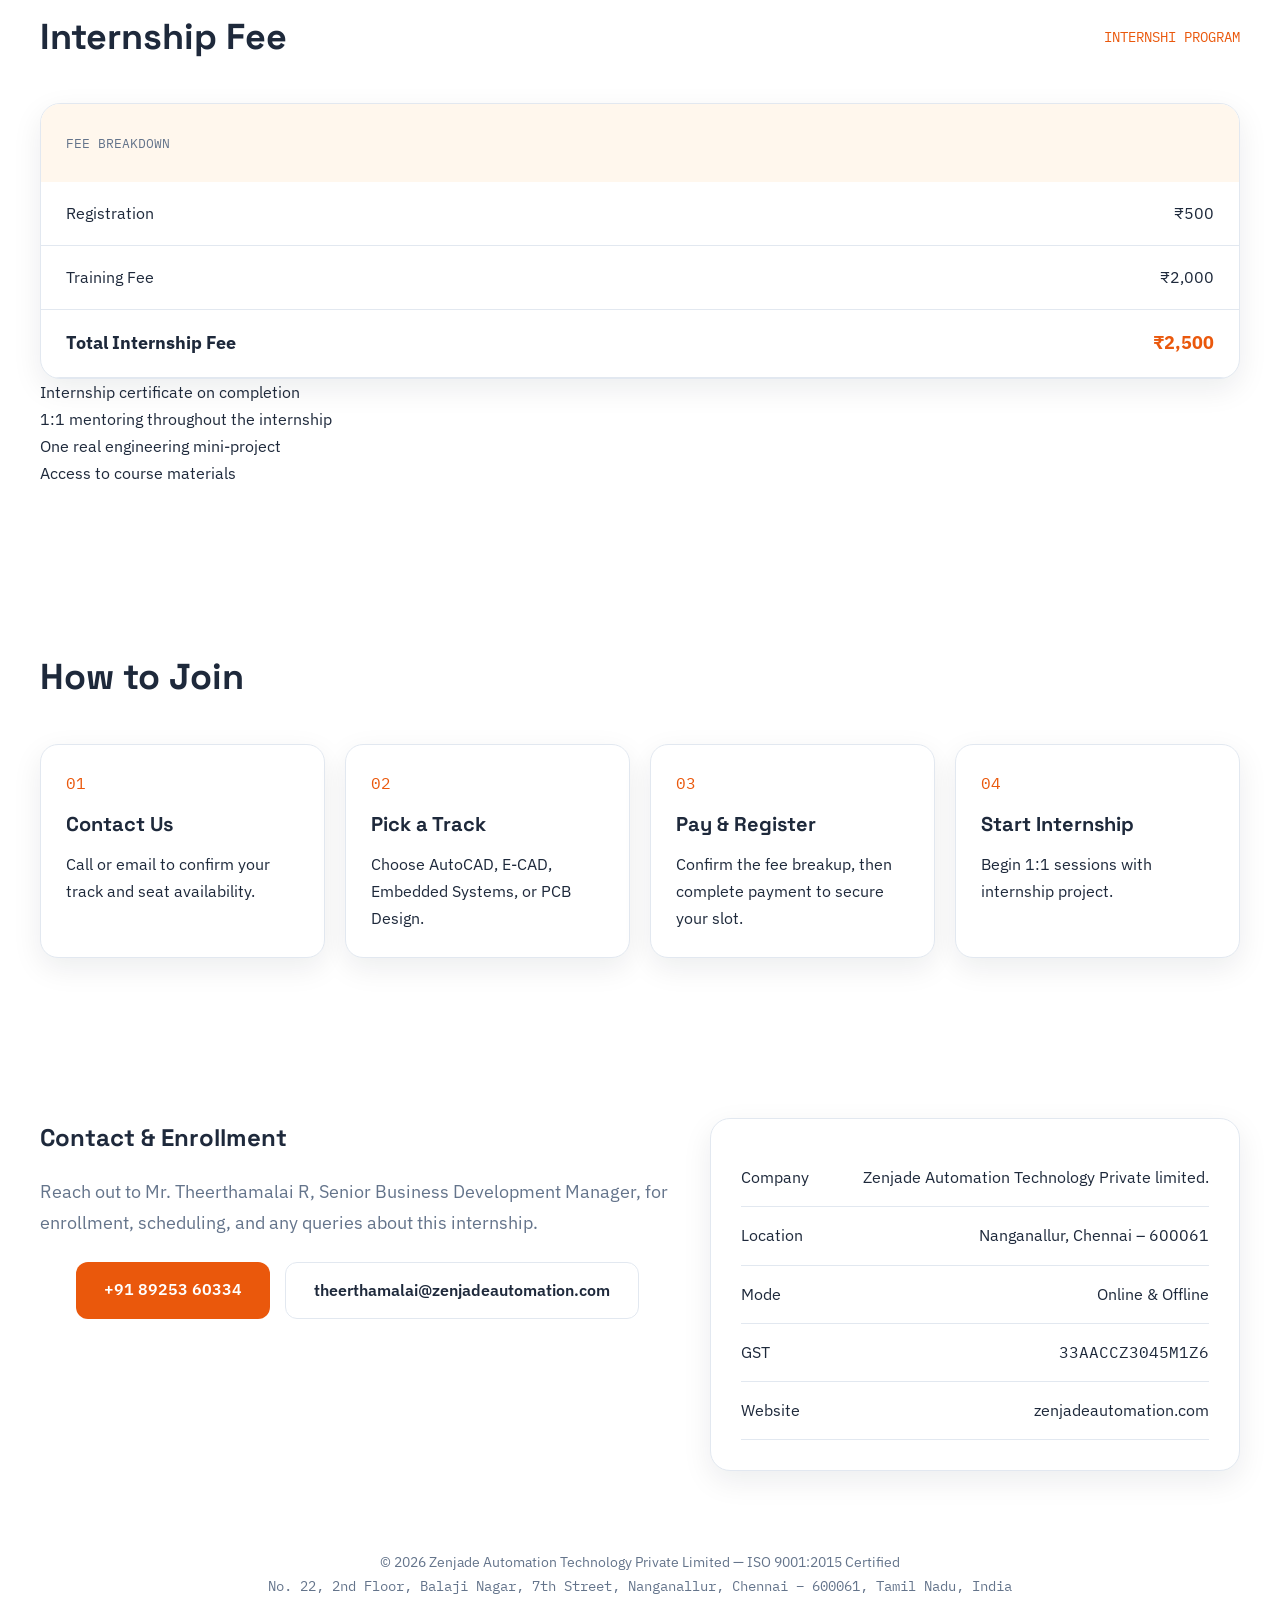
==== commit a8e0f597: "Update index.html" ====
--- a/index.html
+++ b/index.html
@@ -185,7 +185,7 @@
       <div class="step">
         <div class="n mono">04</div>
         <h4>Start Internship</h4>
-        <p>Begin 1:1 sessions and your one-month internship project.</p>
+        <p>Begin 1:1 sessions with internship project.</p>
       </div>
     </div>
   </div>
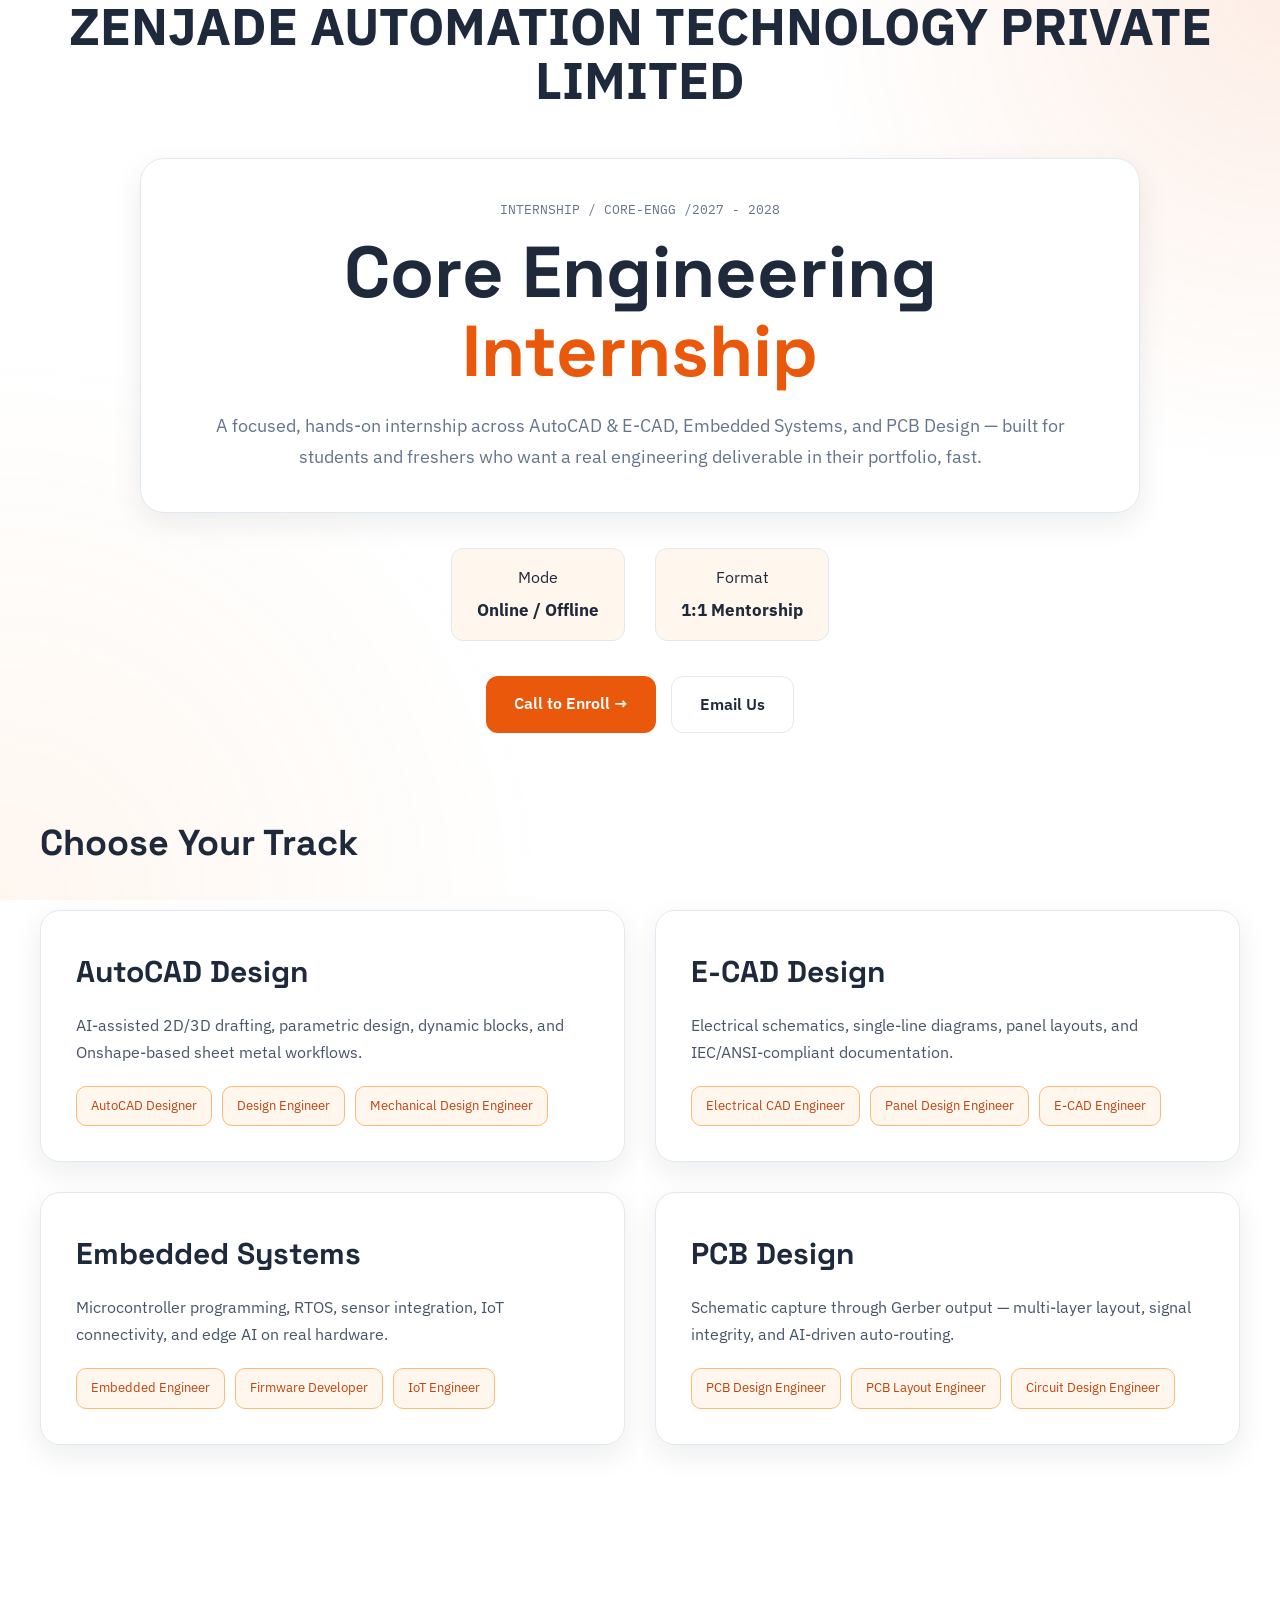
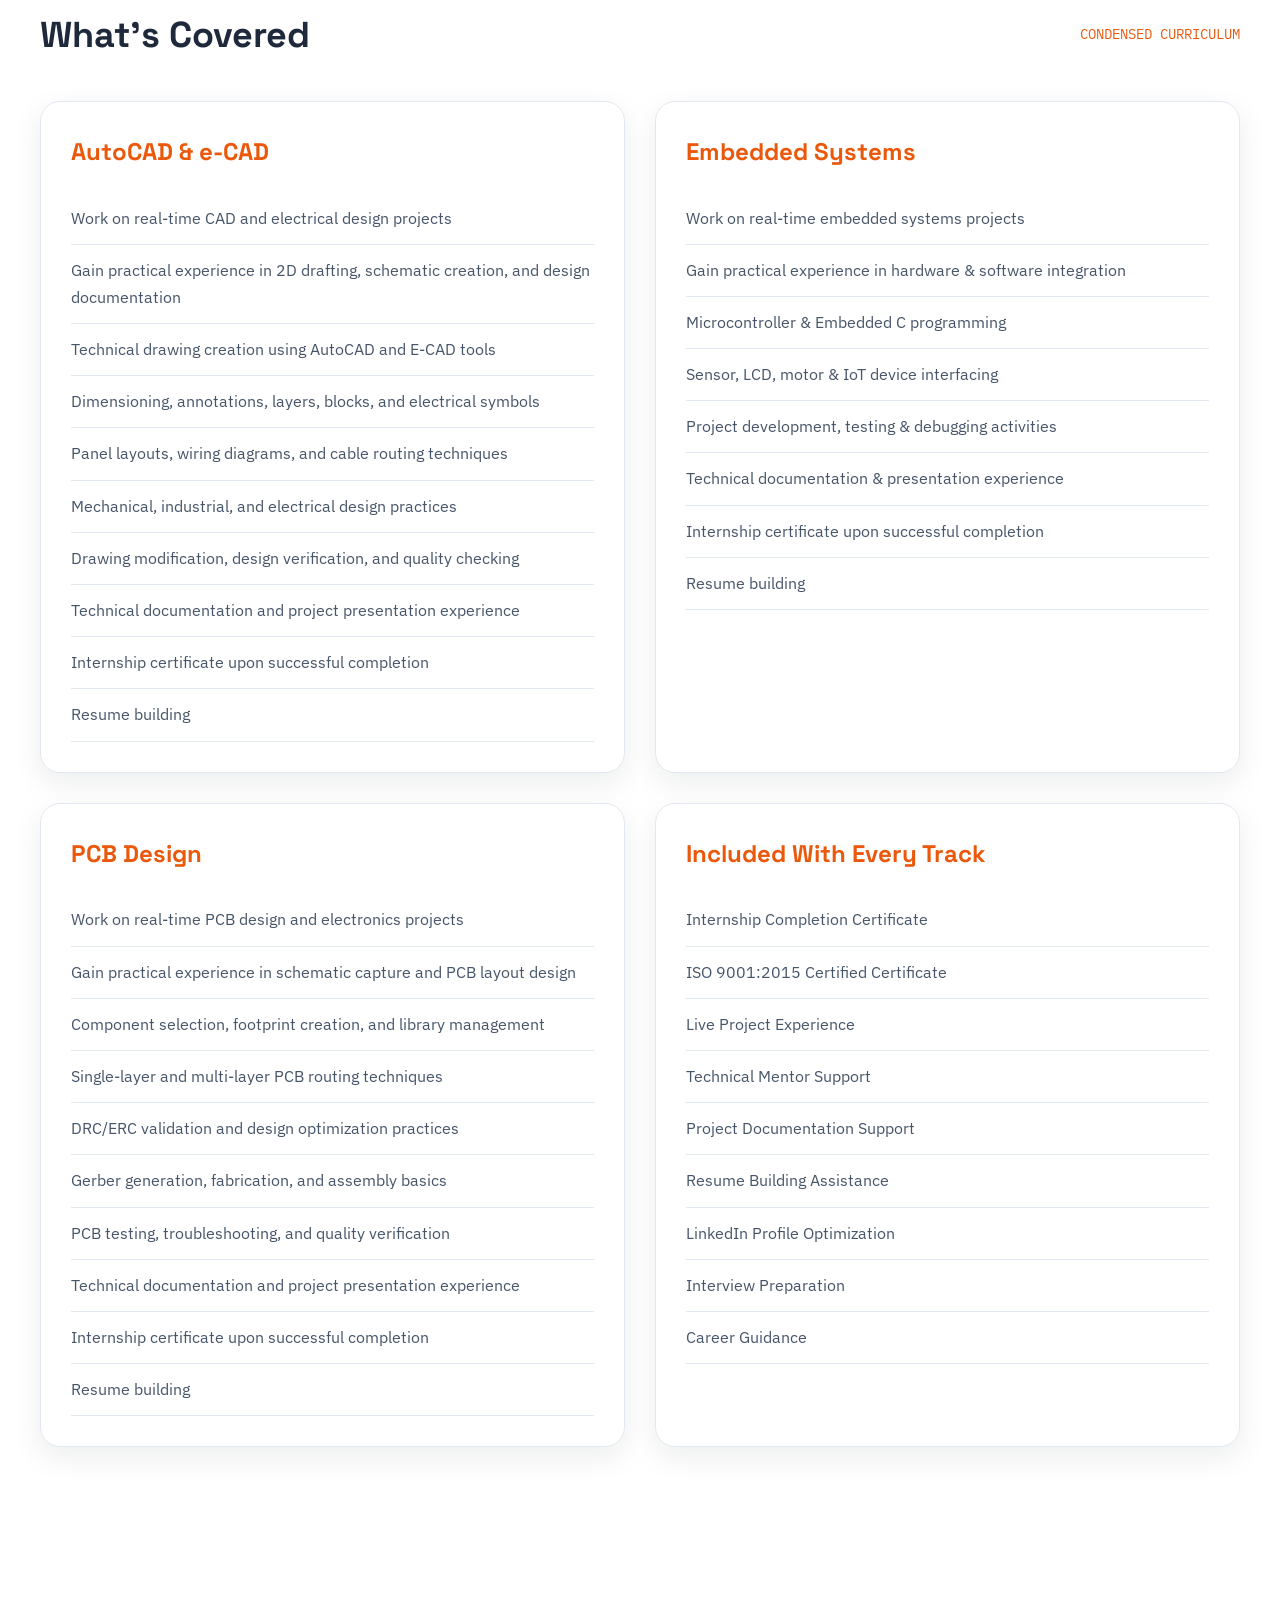
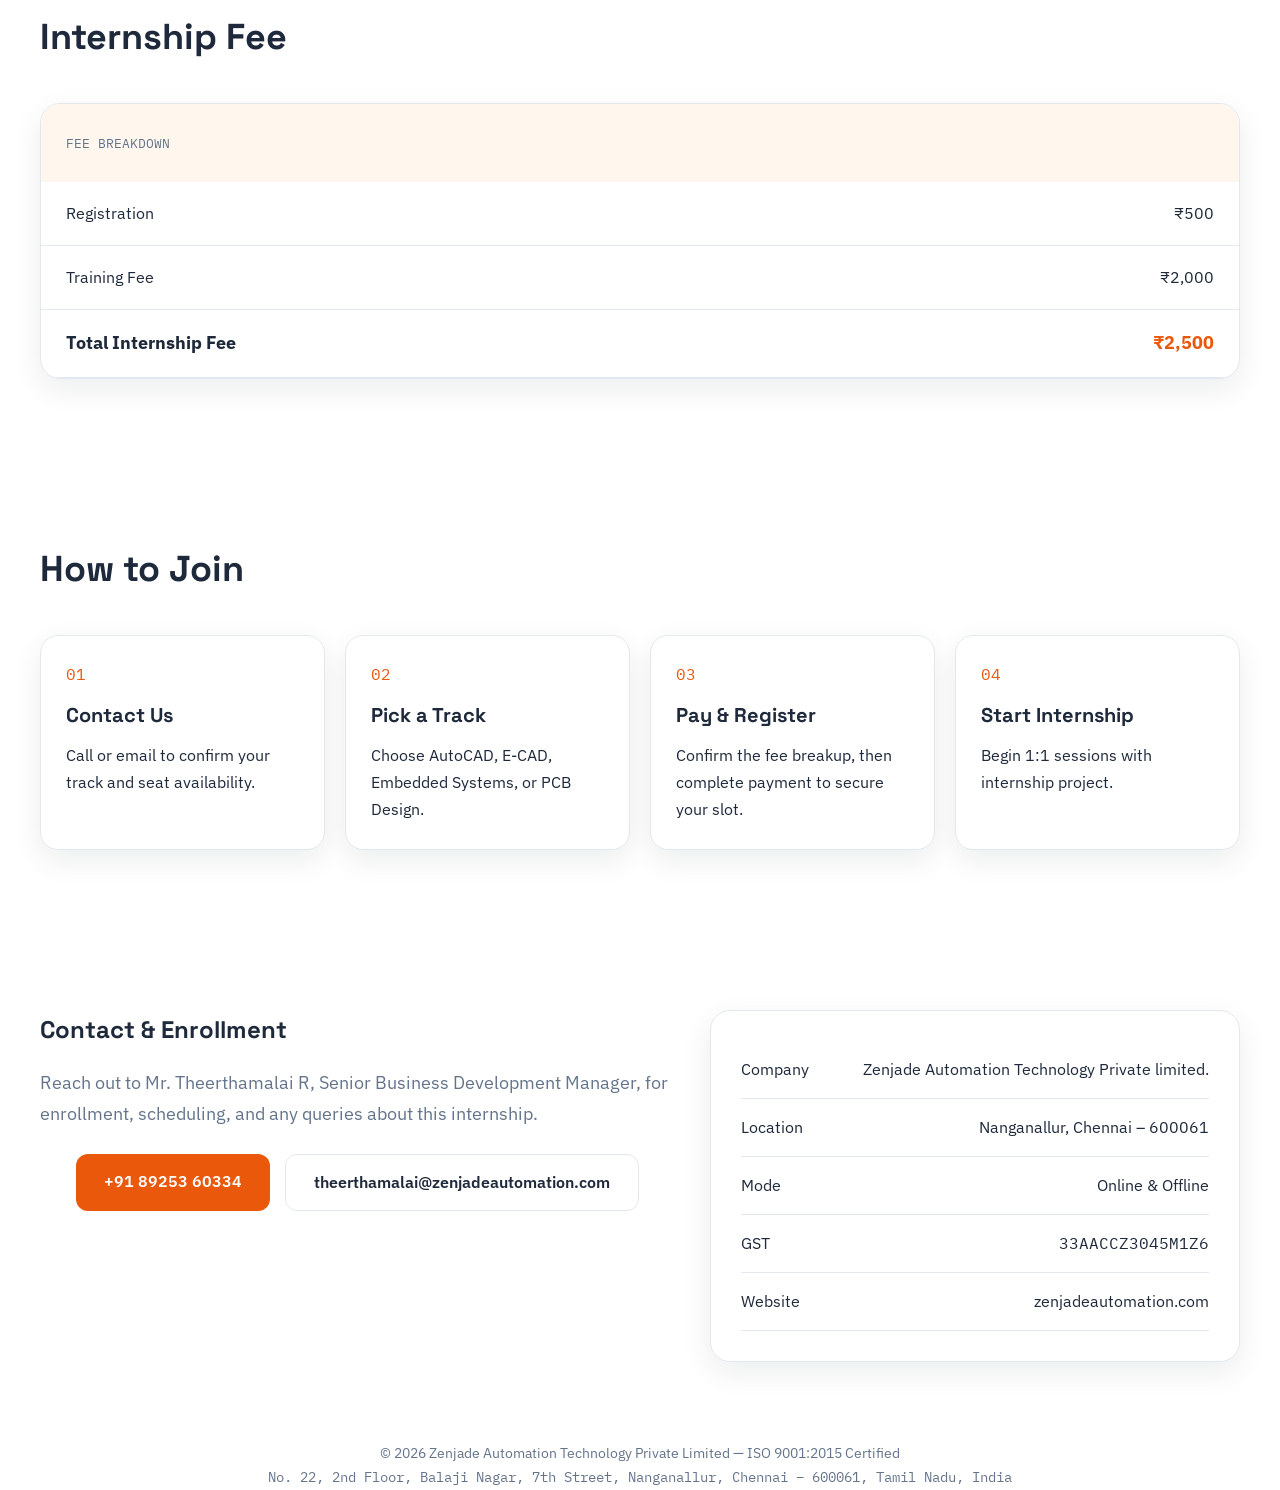
==== commit b74c68c4: "Update index.html" ====
--- a/index.html
+++ b/index.html
@@ -16,7 +16,7 @@
   <div class="company-name">ZENJADE AUTOMATION TECHNOLOGY PRIVATE LIMITED</div>
 
   <div class="partlabel">
-    <div class="pn mono">INTERNSHIP / CORE-ENGG /2026 - 2027</div>
+    <div class="pn mono">INTERNSHIP / CORE-ENGG /2027 - 2028</div>
     <h1> Core Engineering <span>Internship</span></h1>
     <p class="sub">A focused, hands-on internship across AutoCAD &amp; E-CAD, Embedded Systems, and PCB Design — built for students and freshers who want a real engineering deliverable in their portfolio, fast.</p>
   </div>
@@ -35,7 +35,6 @@
   <div class="wrap">
     <div class="label-row">
       <h2>Choose Your Track</h2>
-      <span class="tag mono">4 PROGRAMS · 1 INTERNSHIP</span>
     </div>
     <div class="grid4">
       <div class="card">
@@ -142,7 +141,6 @@
   <div class="wrap">
     <div class="label-row">
       <h2>Internship Fee</h2>
-      <span class="tag mono">INTERNSHI PROGRAM</span>
     </div>
     <div class="sheet">
       <div class="sheet-head">
@@ -151,13 +149,6 @@
       <div class="row"><span class="k">Registration</span><span class="v">₹500</span></div>
       <div class="row"><span class="k">Training Fee</span><span class="v">₹2,000</span></div>
       <div class="row total"><span class="k">Total Internship Fee</span><span class="v">₹2,500</span></div>
-    </div>
-    <div class="includes">
-      <div>Internship certificate on completion</div>
-      <div>1:1 mentoring throughout the internship</div>
-      <div>One real engineering mini-project</div>
-      <div>Access to course materials</div>
-    </div>
   
 </section>
 
